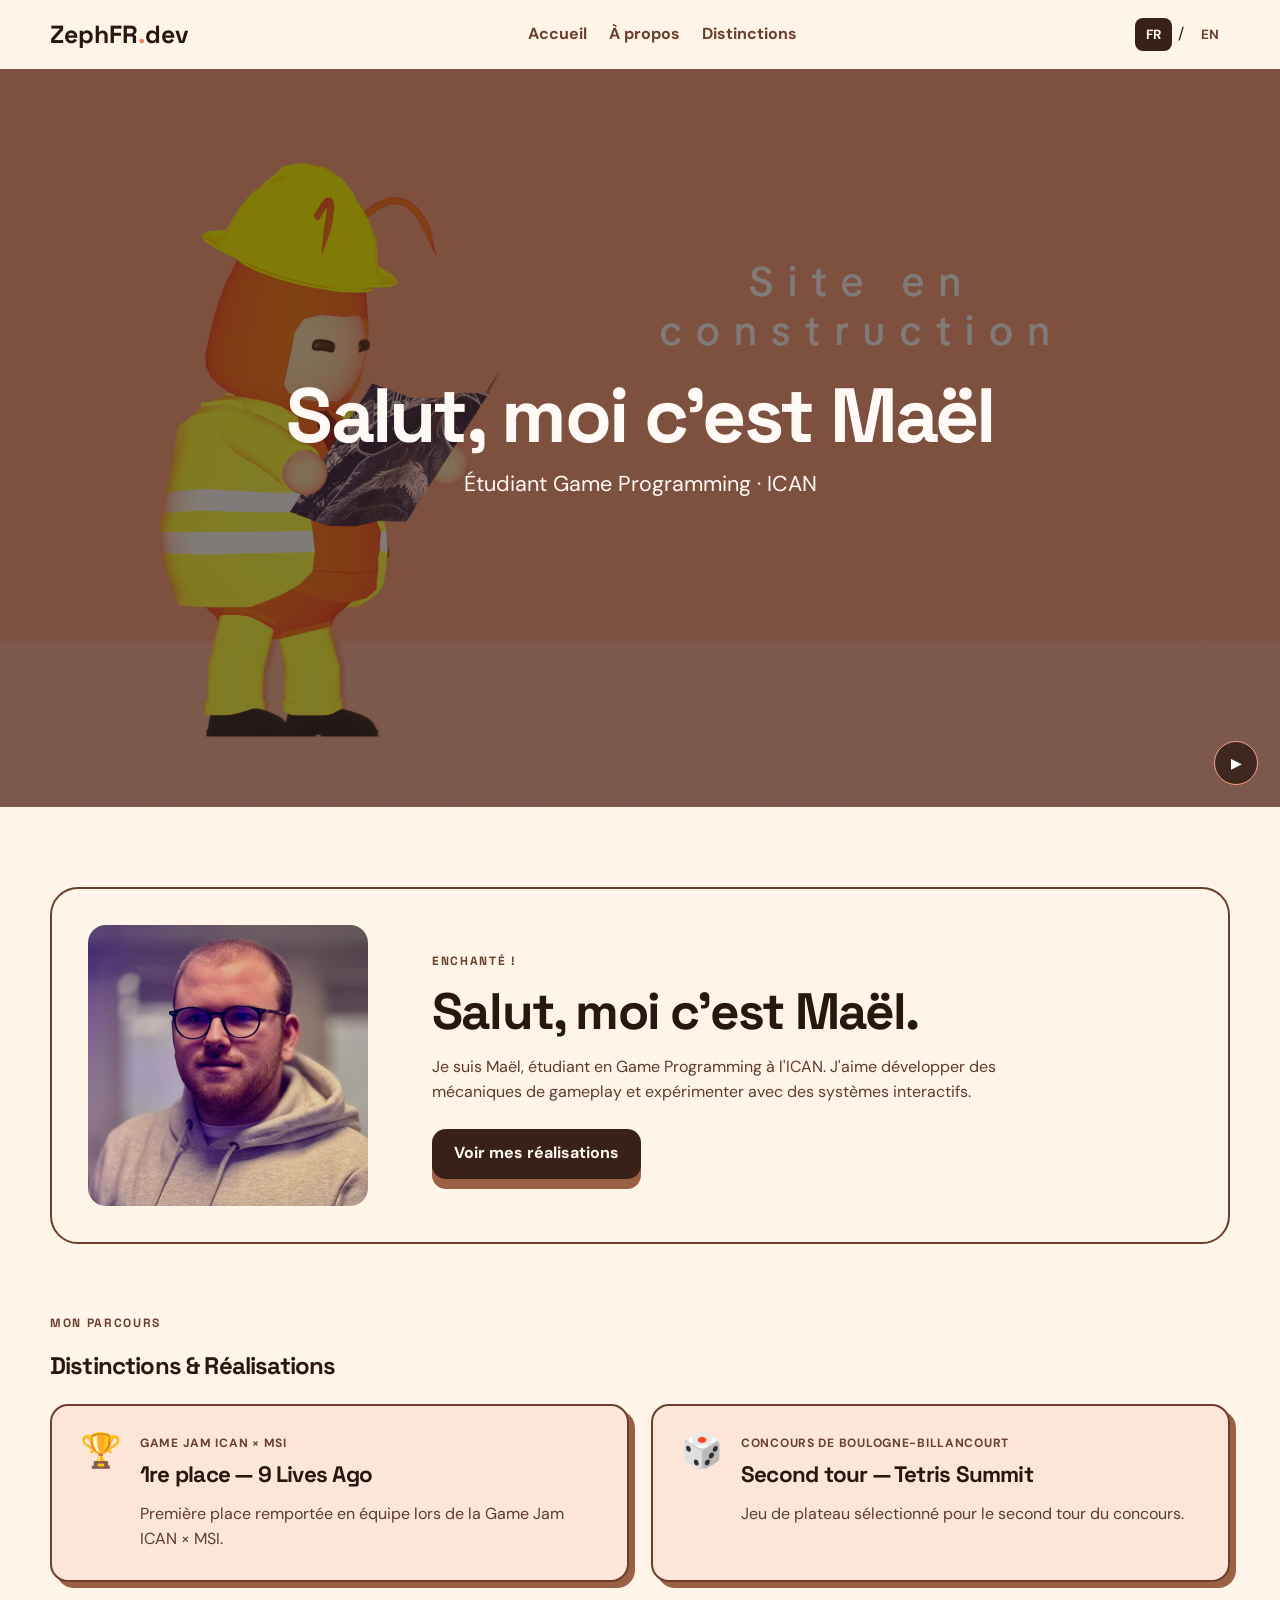
==== index.html @ ce5603d4 "thumbnail fix" ====
<!DOCTYPE html>
<html lang="fr">
<head>
    <meta charset="UTF-8">
    <meta name="viewport" content="width=device-width, initial-scale=1.0">
    <title>ZephFR.dev</title>
    <link rel="stylesheet" href="style/style.css">
    <link rel="icon" type="image/png" href="img/thumbnail.png">
    
<link rel="preconnect"
      href="https://fonts.googleapis.com">

<link rel="preconnect"
      href="https://fonts.gstatic.com"
      crossorigin>

<link
  href="https://fonts.googleapis.com/css2?family=DM+Sans:wght@400;500;600;700&family=Space+Grotesk:wght@500;600;700&display=swap"
  rel="stylesheet">

</head>
<body>
    <header class="site-header section-shell">
      <a class="site-logo" href="#home">ZephFR<span>.</span>dev</a>
      <nav class="site-nav" aria-label="Navigation principale">
        <a href="#home" data-i18n="navHome">Accueil</a>
        <a href="#about-preview" data-i18n="navAbout">À propos</a>
        <a href="#achievements" data-i18n="navAchievements">Distinctions</a>
      </nav>
      <div class="language-switch" role="group" aria-label="Langue / Language">
        <button type="button" class="lang-button" data-lang="fr" aria-pressed="true">FR</button>
        <span aria-hidden="true">/</span>
        <button type="button" class="lang-button" data-lang="en" aria-pressed="false">EN</button>
      </div>
    </header>
    <main>
    <section class="hero" id="home">

    <video class="hero-video"
           id="hero-video"
           autoplay muted loop playsinline
           preload="metadata" poster="img\UnderConstuction.png">
        <source src="videos/hero-showreel.mp4"
                type="video/mp4">
    </video>

    <div class="hero-video-shade" aria-hidden="true"></div>
    <div class="hero-content">
        <h1 data-i18n="heroTitle">
            Salut, moi c'est Maël
        </h1>

        <p data-i18n="heroSubtitle">
            Étudiant Game Programming · ICAN
        </p>
    </div>
    <button class="hero-video-control" id="hero-video-control" type="button" aria-label="Mettre la vidéo en pause">❚❚</button>

</section>

<!-- ABOUT PREVIEW -->
<section class="about-preview section-shell"
         id="about-preview">

    <div class="about-preview-image">
        <img src="img/ZephPicture.jpg"
             alt="Portrait de Maël Perrot"
             loading="lazy">
    </div>

    <div class="about-preview-content">
        <p class="eyebrow"
           data-i18n="aboutEyebrow">
            ENCHANTÉ !
        </p>

        <h2 data-i18n="aboutHeading">
            Salut, moi c'est Maël.
        </h2>

        <p data-i18n="aboutDescription">
            Je suis Maël, étudiant en Game Programming
            à l'ICAN. J'aime développer des mécaniques
            de gameplay et expérimenter avec des
            systèmes interactifs.
        </p>

        <a href="#achievements"
           class="button button-primary"
           data-i18n="aboutButton">
            En savoir plus
        </a>
    </div>

</section>

<!-- ACHIEVEMENTS -->
<section class="achievements section-shell"
         id="achievements">

    <div class="section-heading">
        <p class="eyebrow"
           data-i18n="awardsEyebrow">
            MON PARCOURS
        </p>

        <h2 data-i18n="awardsHeading">
            Distinctions & Réalisations
        </h2>
    </div>

    <div class="achievement-grid">

        <article class="achievement-card">
            <span class="achievement-icon"
                  aria-hidden="true">🏆</span>

            <div>
                <p class="achievement-label">
                    GAME JAM ICAN × MSI
                </p>

                <h3 data-i18n="awardOneTitle">
                    1re place — 9 Lives Ago
                </h3>

                <p data-i18n="awardOneDescription">
                    Première place remportée en équipe
                    lors de la Game Jam ICAN × MSI.
                </p>
            </div>
        </article>

        <article class="achievement-card">
            <span class="achievement-icon"
                  aria-hidden="true">🎲</span>

            <div>
                <p class="achievement-label">
                    CONCOURS DE BOULOGNE-BILLANCOURT
                </p>

                <h3 data-i18n="awardTwoTitle">
                    Second tour — Tetris Summit
                </h3>

                <p data-i18n="awardTwoDescription">
                    Jeu de plateau sélectionné pour
                    le second tour du concours.
                </p>
            </div>
        </article>

    </div>
</section>
    </main>
    <script src="script/script.js" defer></script>
</body>
</html>
---- style/style.css ----
:root {
  --coral: #f0865d;
  --peach: #fba17f;
  --cream: #fff4e8;

  --ink: #281711;
  --ink-soft: #5f3b2e;

  --wood: #6b3f2b;
  --wood-dark: #3a2118;
  --wood-light: #9a6044;

  --yellow: #ffd66b;
  --white: #fffaf5;

  --shadow: 0 22px 60px rgba(58, 33, 24, 0.2);

  --radius-lg: 28px;
  --radius-md: 18px;

  --max-width: 1180px;
}


body {
  margin: 0;
  color: var(--ink);
  background: var(--cream);

  font-family: "DM Sans", sans-serif;
  line-height: 1.55;
  overflow-x: hidden;
}

h1, h2, h3, h4 {
  font-family: "Space Grotesk", sans-serif;
  line-height: 1.06;
  letter-spacing: -0.045em;
}

.eyebrow {
  margin: 0 0 14px;

  font-family: "Space Grotesk", sans-serif;
  font-size: 12px;
  font-weight: 700;

  letter-spacing: .14em;
  text-transform: uppercase;
  color: var(--wood);
}


.hero {
    position: relative;
    display: grid;
    place-items: center;
    min-height: 80vh;
    overflow: hidden;
    isolation: isolate;
}

.hero-video {
    position: absolute;
    inset: 0;
    width: 100%;
    height: 100%;
    object-fit: cover;
    z-index: -1;
}

.hero-content {
    position: relative;
    z-index: 1;
    text-align: center;
}


/* Typography */

:root {
    --font-heading: "Space Grotesk", sans-serif;
    --font-body: "DM Sans", sans-serif;
}

body {
    font-family: var(--font-body);
}

h1, h2, h3 {
    font-family: var(--font-heading);
    letter-spacing: -0.035em;
}

button, .button {
    font-family: var(--font-body);
    font-weight: 700;
}


/* About preview */

.about-preview {
    display: grid;
    grid-template-columns: 280px 1fr;
    align-items: center;
    gap: clamp(24px, 5vw, 70px);

    margin-top: 80px;
    margin-bottom: 70px;
    padding: 36px;

    background: var(--cream);
    border: 2px solid var(--wood);
    border-radius: var(--radius-lg);
}

.about-preview-image img {
    display: block;
    width: 100%;
    height: auto;
    border-radius: var(--radius-md);
}

.about-preview h2 {
    font-size: clamp(2rem, 4vw, 3.3rem);
    margin: 10px 0 16px;
}

.about-preview-content > p:not(.eyebrow) {
    color: var(--ink-soft);
    max-width: 650px;
    margin-bottom: 24px;
}

/* Achievements */

.achievements {
    margin-bottom: 90px;
}

.achievement-grid {
    display: grid;
    grid-template-columns: repeat(2, minmax(0, 1fr));
    gap: 22px;
    margin-top: 26px;
}

.achievement-card {
    display: flex;
    align-items: flex-start;
    gap: 18px;

    padding: 28px;
    background: #FCE6D8;

    border: 2px solid var(--wood);
    border-radius: var(--radius-md);
    box-shadow: 6px 6px 0 var(--wood-light);
}

.achievement-icon {
    font-size: 2.1rem;
    line-height: 1;
}

.achievement-label {
    margin: 0 0 10px;
    color: var(--wood);
    font-size: 0.75rem;
    font-weight: 700;
    letter-spacing: 0.06em;
}

.achievement-card h3 {
    margin: 0 0 12px;
    font-size: 1.4rem;
}

.achievement-card p:last-child {
    color: var(--ink-soft);
    margin-bottom: 0;
}

/* Mobile */

@media (max-width: 768px) {
    .about-preview {
        grid-template-columns: 1fr;
        padding: 24px;
    }

    .about-preview-image {
        max-width: 220px;
        margin: auto;
    }

    .achievement-grid {
        grid-template-columns: 1fr;
    }
}


.button {
  min-height: 50px;

  display: inline-flex;
  align-items: center;
  justify-content: center;
  gap: 18px;

  padding: 0 22px;
  border: 0;
  border-radius: 14px;

  text-decoration: none;
  font-weight: 700;
  cursor: pointer;

  transition:
    transform .2s ease,
    box-shadow .2s ease,
    background .2s ease;
}

.button:hover {
  transform: translateY(-2px);
}

.button-primary {
  background: var(--wood-dark);
  color: var(--white);

  box-shadow: 0 10px 0 var(--wood-light);
}

.button-primary:hover {
  background: var(--wood);
  box-shadow: 0 7px 0 var(--wood-light);
}

.text-link {
  font-weight: 700;
  text-underline-offset: 4px;
}

.section-shell {
  width: min(calc(100% - 40px), var(--max-width));
  margin-inline: auto;
}


.reveal {
  opacity: 0;
  transform: translateY(24px);

  transition:
    opacity .7s ease,
    transform .7s ease;
}

.reveal.visible {
  opacity: 1;
  transform: none;
}


/* Corrections : layout, video et navigation */
*, *::before, *::after { box-sizing: border-box; }
html { scroll-behavior: smooth; scroll-padding-top: 90px; }
a:focus-visible, button:focus-visible { outline: 3px solid var(--coral); outline-offset: 3px; }
.site-header { display:flex; align-items:center; justify-content:space-between; gap:24px; padding-block:18px; }
.site-logo { font:700 1.55rem "Space Grotesk",sans-serif; color:var(--ink); text-decoration:none; }
.site-logo span { color:var(--coral); }
.site-nav { display:flex; flex-wrap:wrap; gap:22px; }
.site-nav a { font-weight:700; text-decoration:none; color:var(--wood); }
.site-nav a:hover { color:var(--coral); }
.language-switch { display:flex; gap:6px; align-items:center; }
.lang-button { padding:7px 10px; background:transparent; color:var(--wood); border:1px solid transparent; border-radius:8px; cursor:pointer; }
.lang-button[aria-pressed="true"] { background:var(--wood-dark); color:var(--white); }
.hero { min-height:min(760px, 82svh); background:#281711; }
.hero-video { z-index:-2; }
.hero-video-shade { position:absolute; inset:0; z-index:-1; background:rgba(25,15,12,.55); pointer-events:none; }
.hero-content { padding:50px 22px; max-width:840px; }
.hero h1 { color:var(--white); font-size:clamp(2.5rem,6vw,5.5rem); margin:0 0 12px; text-wrap:balance; }
.hero-content p { color:var(--white); font-size:clamp(1rem,2vw,1.35rem); margin:0; }
.hero-video-control { position:absolute; right:22px; bottom:22px; width:44px; height:44px; border:1px solid var(--peach); border-radius:50%; background:rgba(40,23,17,.75); color:white; cursor:pointer; }
@media(max-width:768px) {
  .site-header { flex-wrap:wrap; gap:10px; }
  .site-nav { order:3; width:100%; justify-content:center; gap:15px; font-size:.9rem; }
  .hero { min-height:65svh; }
  .hero-content { padding:50px 18px; }
  .about-preview { margin-top:40px; }
  .achievement-card { padding:20px; }
}
@media(prefers-reduced-motion:reduce) {
  html { scroll-behavior:auto; }
  .reveal { opacity:1; transform:none; transition:none; }
  .button { transition:none; }
}
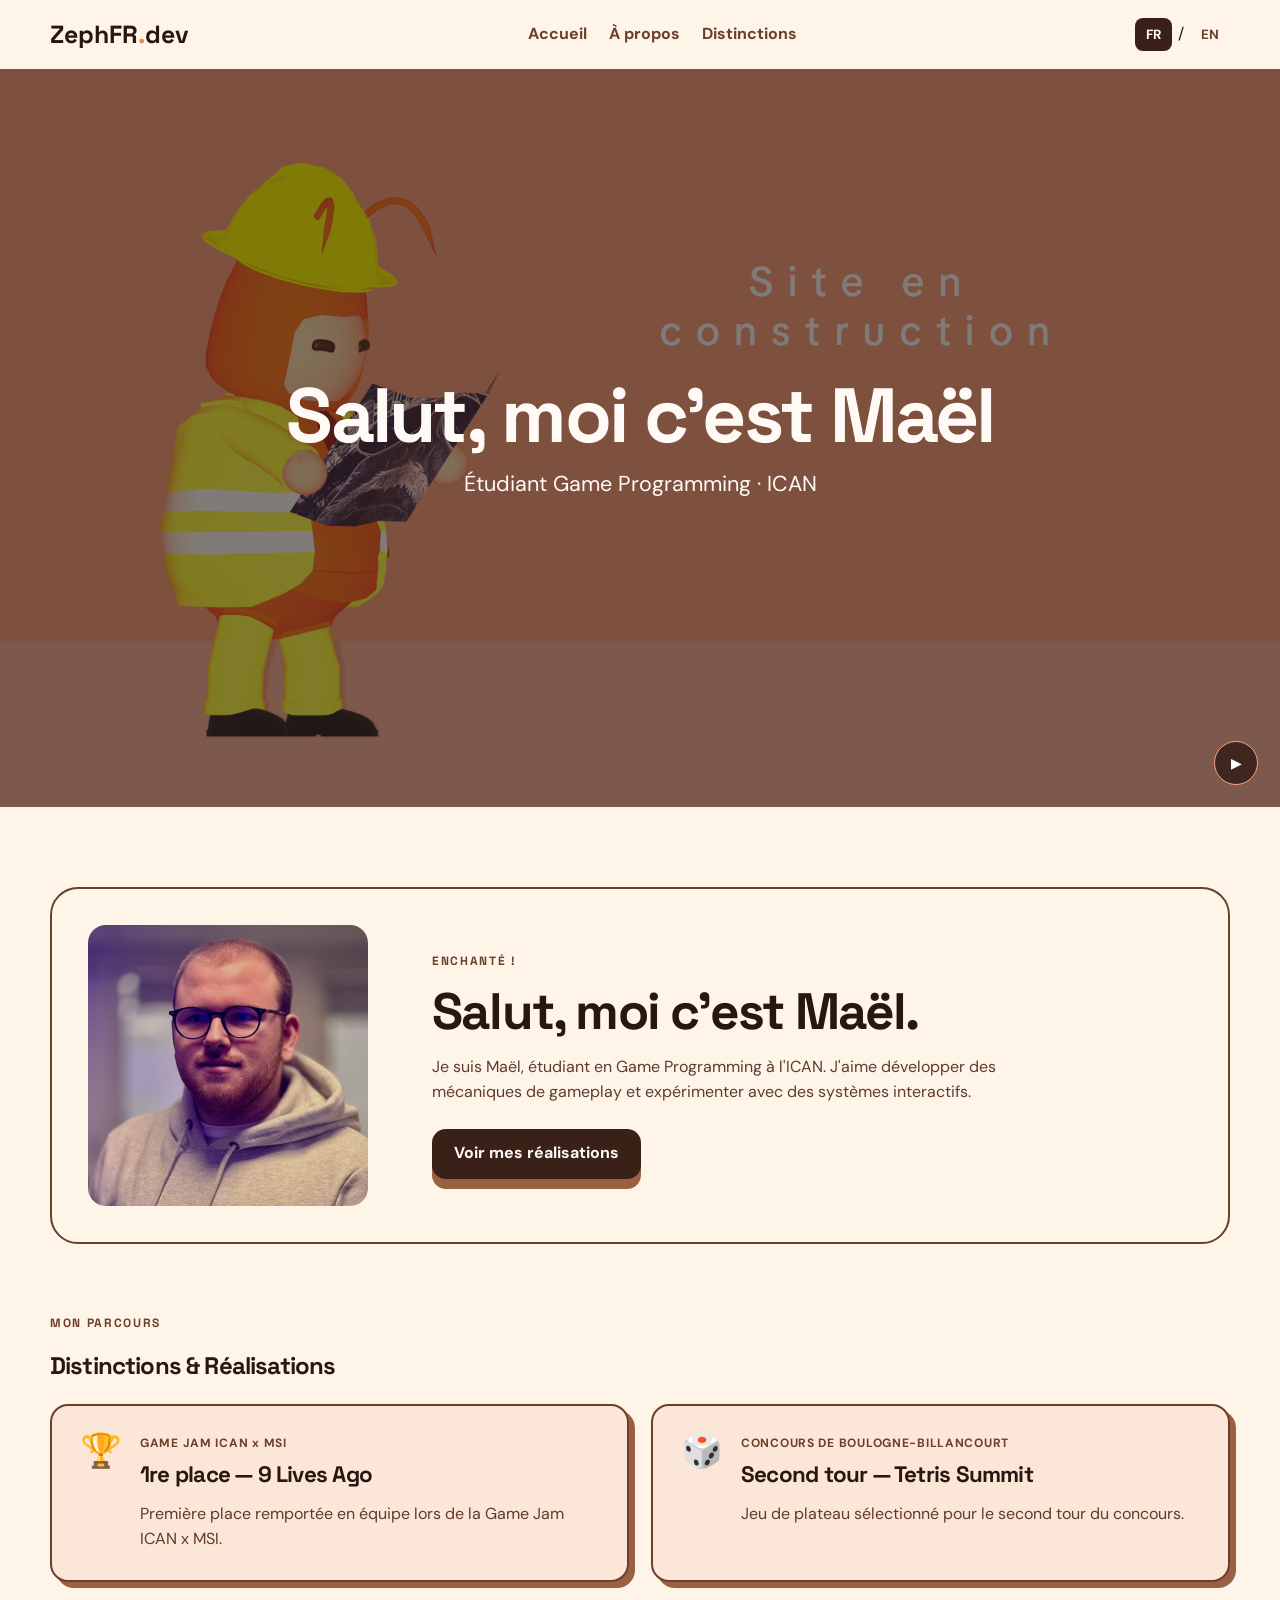
==== commit cd41696d: "Cool ass reveal effect" ====
--- a/index.html
+++ b/index.html
@@ -59,16 +59,16 @@
 </section>
 
 <!-- ABOUT PREVIEW -->
-<section class="about-preview section-shell"
+<section class="about-preview section-shell reveal"
          id="about-preview">
 
-    <div class="about-preview-image">
+    <div class="about-preview-image reveal">
         <img src="img/ZephPicture.jpg"
              alt="Portrait de Maël Perrot"
              loading="lazy">
     </div>
 
-    <div class="about-preview-content">
+    <div class="about-preview-content reveal">
         <p class="eyebrow"
            data-i18n="aboutEyebrow">
             ENCHANTÉ !
@@ -95,10 +95,10 @@
 </section>
 
 <!-- ACHIEVEMENTS -->
-<section class="achievements section-shell"
+<section class="achievements section-shell reveal"
          id="achievements">
 
-    <div class="section-heading">
+    <div class="section-heading reveal">
         <p class="eyebrow"
            data-i18n="awardsEyebrow">
             MON PARCOURS
@@ -109,15 +109,15 @@
         </h2>
     </div>
 
-    <div class="achievement-grid">
+    <div class="achievement-grid reveal">
 
-        <article class="achievement-card">
+        <article class="achievement-card reveal">
             <span class="achievement-icon"
                   aria-hidden="true">🏆</span>
 
             <div>
                 <p class="achievement-label">
-                    GAME JAM ICAN × MSI
+                    GAME JAM ICAN x MSI
                 </p>
 
                 <h3 data-i18n="awardOneTitle">
@@ -126,12 +126,12 @@
 
                 <p data-i18n="awardOneDescription">
                     Première place remportée en équipe
-                    lors de la Game Jam ICAN × MSI.
+                    lors de la Game Jam ICAN x MSI.
                 </p>
             </div>
         </article>
 
-        <article class="achievement-card">
+        <article class="achievement-card reveal">
             <span class="achievement-icon"
                   aria-hidden="true">🎲</span>
 
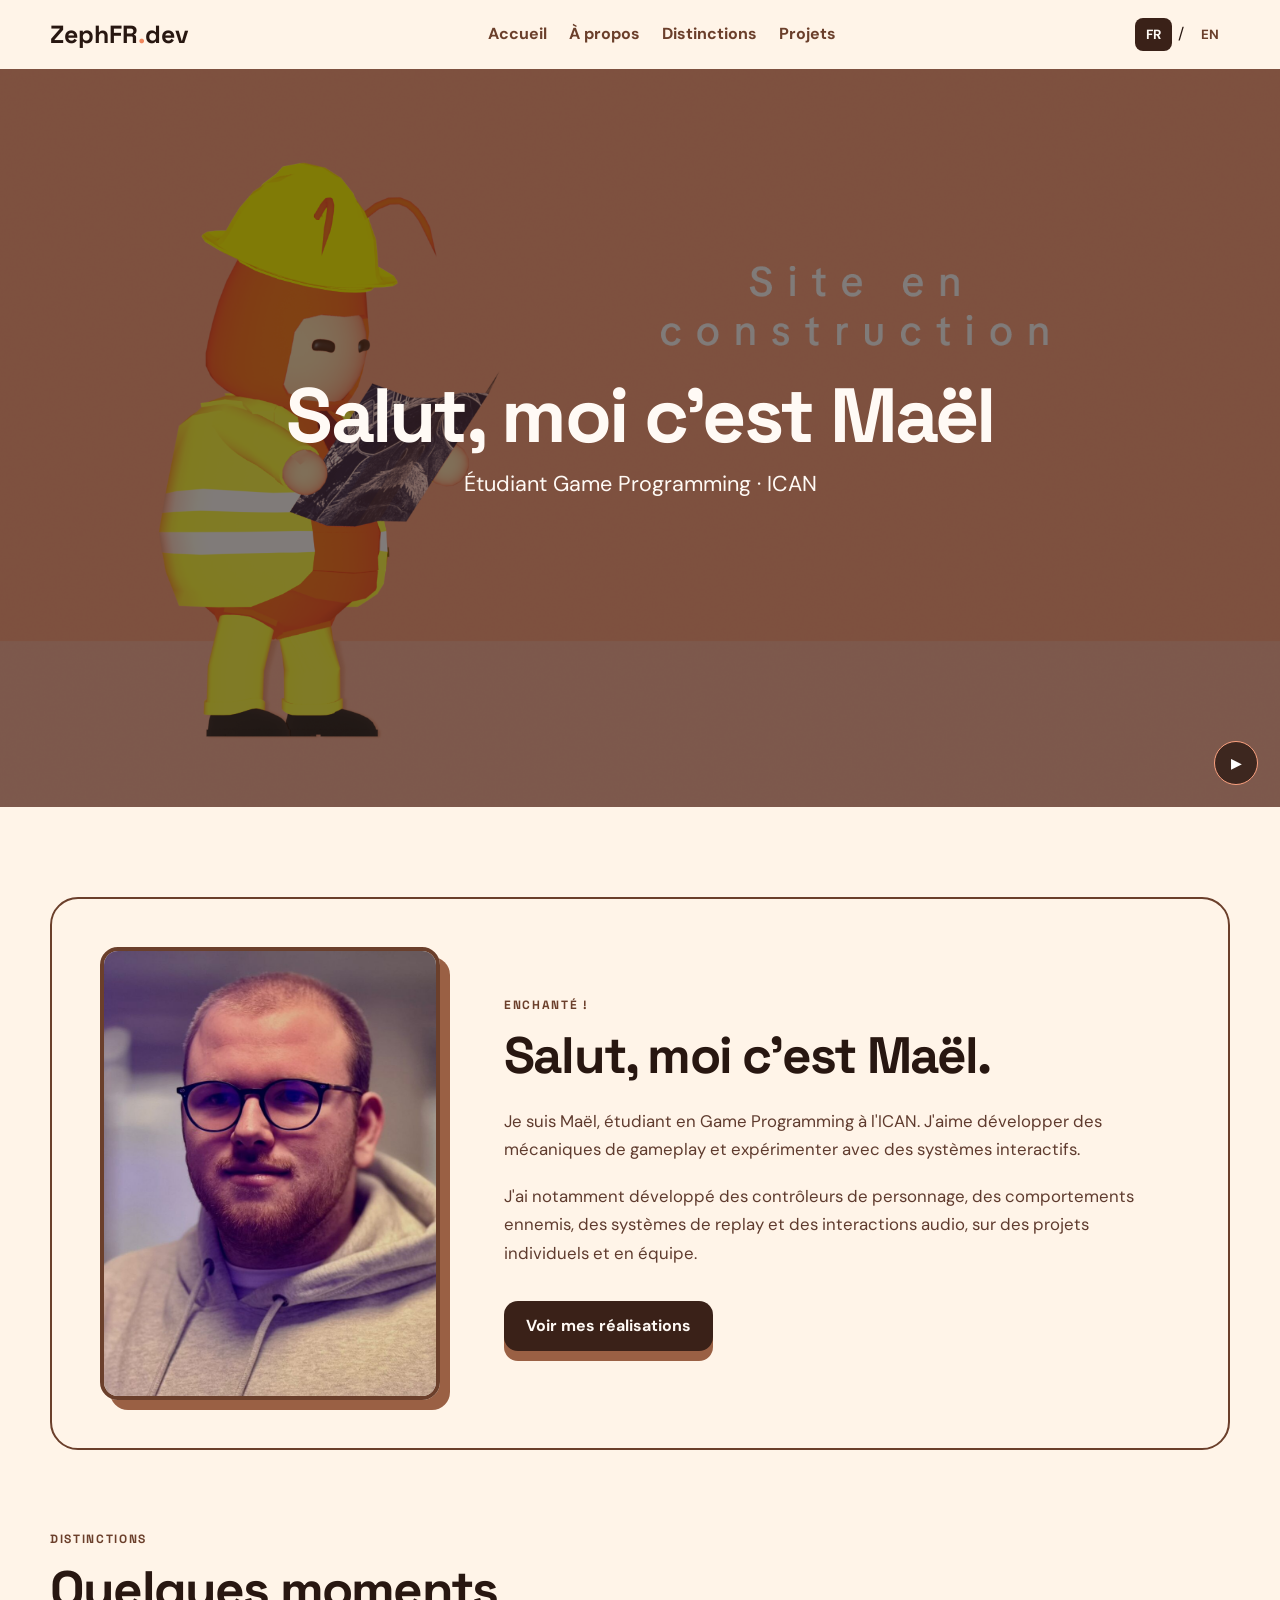
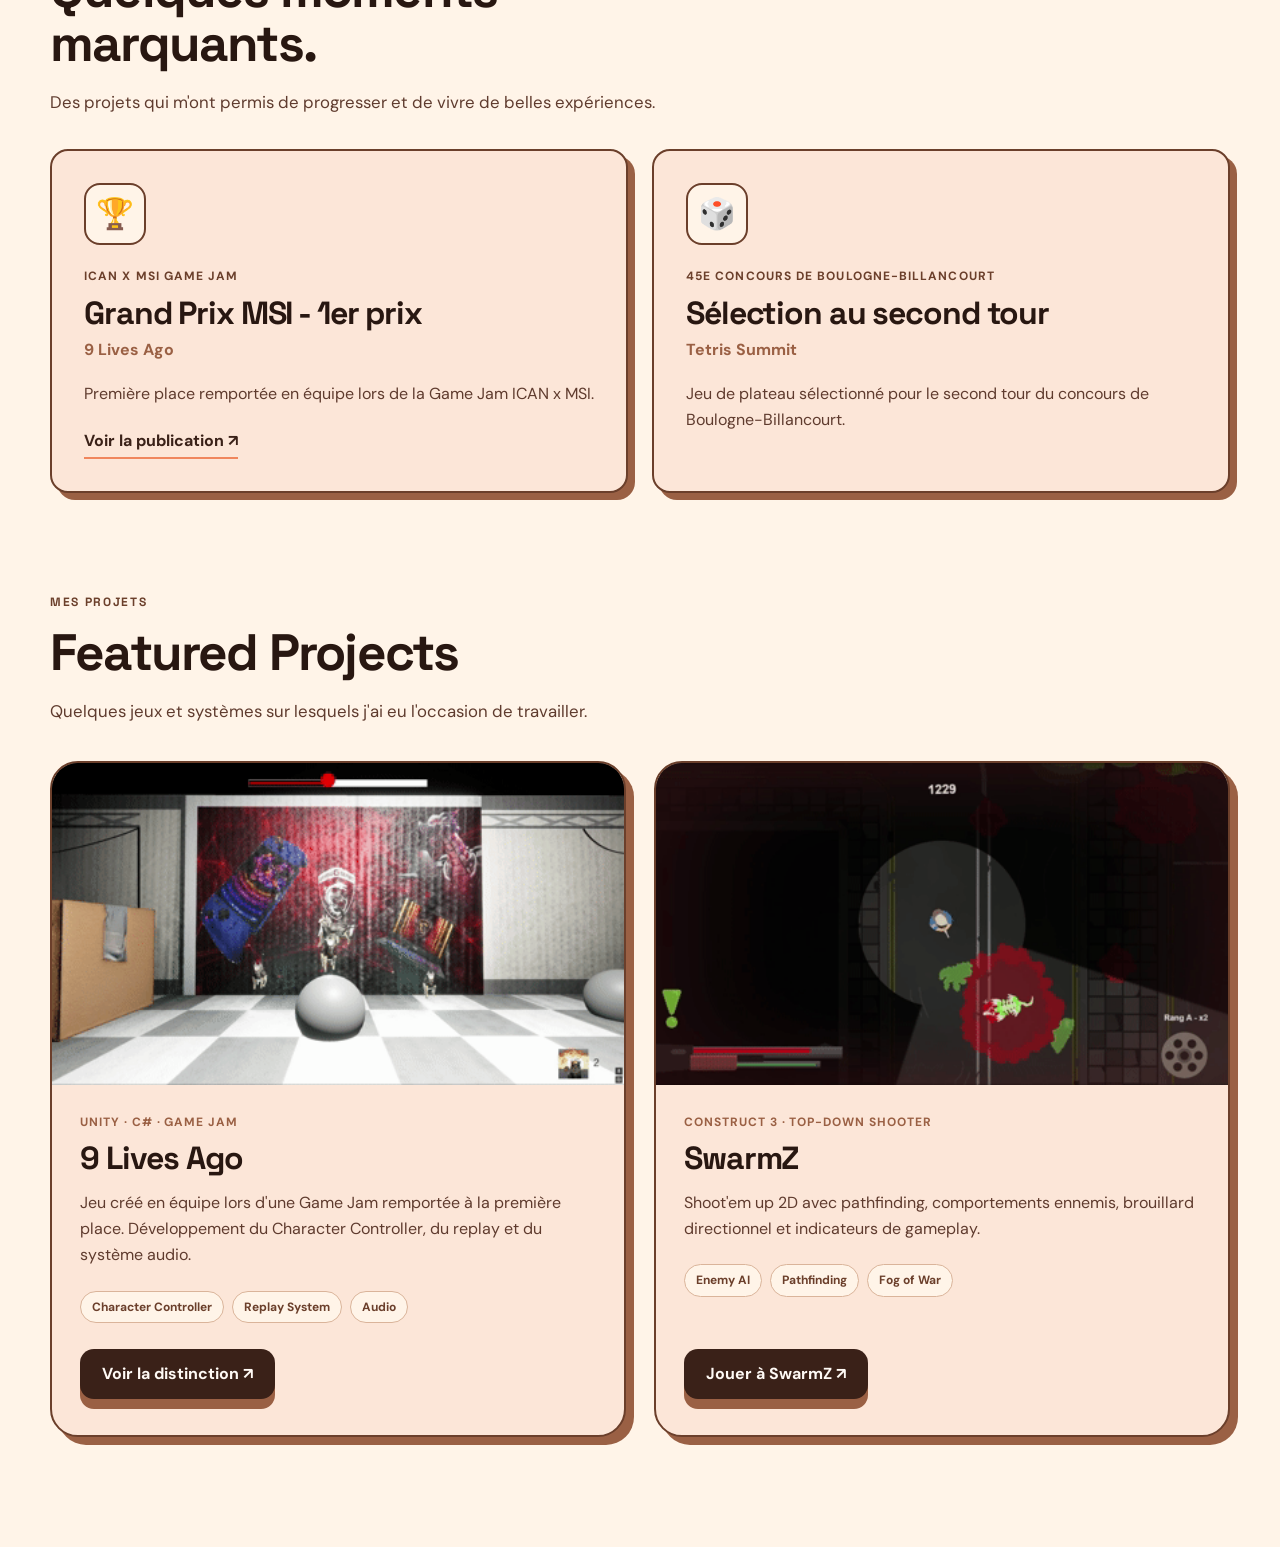
==== commit 0b0805d9: "Project section, gif thumbnails, enhanced CSS, more details, and playable version of SwarmZ Its midn" ====
--- a/index.html
+++ b/index.html
@@ -1,159 +1,286 @@
 <!DOCTYPE html>
 <html lang="fr">
+
 <head>
     <meta charset="UTF-8">
     <meta name="viewport" content="width=device-width, initial-scale=1.0">
     <title>ZephFR.dev</title>
     <link rel="stylesheet" href="style/style.css">
     <link rel="icon" type="image/png" href="img/thumbnail.png">
-    
-<link rel="preconnect"
-      href="https://fonts.googleapis.com">
-
-<link rel="preconnect"
-      href="https://fonts.gstatic.com"
-      crossorigin>
-
-<link
-  href="https://fonts.googleapis.com/css2?family=DM+Sans:wght@400;500;600;700&family=Space+Grotesk:wght@500;600;700&display=swap"
-  rel="stylesheet">
+
+    <link rel="preconnect" href="https://fonts.googleapis.com">
+
+    <link rel="preconnect" href="https://fonts.gstatic.com" crossorigin>
+
+    <link
+        href="https://fonts.googleapis.com/css2?family=DM+Sans:wght@400;500;600;700&family=Space+Grotesk:wght@500;600;700&display=swap"
+        rel="stylesheet">
 
 </head>
+
 <body>
     <header class="site-header section-shell">
-      <a class="site-logo" href="#home">ZephFR<span>.</span>dev</a>
-      <nav class="site-nav" aria-label="Navigation principale">
-        <a href="#home" data-i18n="navHome">Accueil</a>
-        <a href="#about-preview" data-i18n="navAbout">À propos</a>
-        <a href="#achievements" data-i18n="navAchievements">Distinctions</a>
-      </nav>
-      <div class="language-switch" role="group" aria-label="Langue / Language">
-        <button type="button" class="lang-button" data-lang="fr" aria-pressed="true">FR</button>
-        <span aria-hidden="true">/</span>
-        <button type="button" class="lang-button" data-lang="en" aria-pressed="false">EN</button>
-      </div>
+        <a class="site-logo" href="#home">ZephFR<span>.</span>dev</a>
+        <nav class="site-nav" aria-label="Navigation principale">
+            <a href="#home" data-i18n="navHome">Accueil</a>
+            <a href="#about-preview" data-i18n="navAbout">À propos</a>
+            <a href="#achievements" data-i18n="navAchievements">Distinctions</a>
+            <a href="#projects" data-i18n="navProjects">
+                Projets
+            </a>
+        </nav>
+        <div class="language-switch" role="group" aria-label="Langue / Language">
+            <button type="button" class="lang-button" data-lang="fr" aria-pressed="true">FR</button>
+            <span aria-hidden="true">/</span>
+            <button type="button" class="lang-button" data-lang="en" aria-pressed="false">EN</button>
+        </div>
     </header>
     <main>
-    <section class="hero" id="home">
-
-    <video class="hero-video"
-           id="hero-video"
-           autoplay muted loop playsinline
-           preload="metadata" poster="img\UnderConstuction.png">
-        <source src="videos/hero-showreel.mp4"
-                type="video/mp4">
-    </video>
-
-    <div class="hero-video-shade" aria-hidden="true"></div>
-    <div class="hero-content">
-        <h1 data-i18n="heroTitle">
-            Salut, moi c'est Maël
-        </h1>
-
-        <p data-i18n="heroSubtitle">
-            Étudiant Game Programming · ICAN
-        </p>
-    </div>
-    <button class="hero-video-control" id="hero-video-control" type="button" aria-label="Mettre la vidéo en pause">❚❚</button>
-
-</section>
-
-<!-- ABOUT PREVIEW -->
-<section class="about-preview section-shell reveal"
-         id="about-preview">
-
-    <div class="about-preview-image reveal">
-        <img src="img/ZephPicture.jpg"
-             alt="Portrait de Maël Perrot"
-             loading="lazy">
-    </div>
-
-    <div class="about-preview-content reveal">
-        <p class="eyebrow"
-           data-i18n="aboutEyebrow">
-            ENCHANTÉ !
-        </p>
-
-        <h2 data-i18n="aboutHeading">
-            Salut, moi c'est Maël.
-        </h2>
-
-        <p data-i18n="aboutDescription">
-            Je suis Maël, étudiant en Game Programming
-            à l'ICAN. J'aime développer des mécaniques
-            de gameplay et expérimenter avec des
-            systèmes interactifs.
-        </p>
-
-        <a href="#achievements"
-           class="button button-primary"
-           data-i18n="aboutButton">
-            En savoir plus
-        </a>
-    </div>
-
-</section>
-
-<!-- ACHIEVEMENTS -->
-<section class="achievements section-shell reveal"
-         id="achievements">
-
-    <div class="section-heading reveal">
-        <p class="eyebrow"
-           data-i18n="awardsEyebrow">
-            MON PARCOURS
-        </p>
-
-        <h2 data-i18n="awardsHeading">
-            Distinctions & Réalisations
-        </h2>
-    </div>
-
-    <div class="achievement-grid reveal">
-
-        <article class="achievement-card reveal">
-            <span class="achievement-icon"
-                  aria-hidden="true">🏆</span>
-
-            <div>
-                <p class="achievement-label">
-                    GAME JAM ICAN x MSI
-                </p>
-
-                <h3 data-i18n="awardOneTitle">
-                    1re place — 9 Lives Ago
-                </h3>
-
-                <p data-i18n="awardOneDescription">
-                    Première place remportée en équipe
-                    lors de la Game Jam ICAN x MSI.
-                </p>
-            </div>
-        </article>
-
-        <article class="achievement-card reveal">
-            <span class="achievement-icon"
-                  aria-hidden="true">🎲</span>
-
-            <div>
-                <p class="achievement-label">
-                    CONCOURS DE BOULOGNE-BILLANCOURT
-                </p>
-
-                <h3 data-i18n="awardTwoTitle">
-                    Second tour — Tetris Summit
-                </h3>
-
-                <p data-i18n="awardTwoDescription">
-                    Jeu de plateau sélectionné pour
-                    le second tour du concours.
-                </p>
-            </div>
-        </article>
-
-    </div>
-</section>
+        <section class="hero" id="home">
+
+            <video class="hero-video" id="hero-video" autoplay muted loop playsinline preload="metadata"
+                poster="img\UnderConstuction.png">
+                <source src="videos/hero-showreel.mp4" type="video/mp4">
+            </video>
+
+            <div class="hero-video-shade" aria-hidden="true"></div>
+            <div class="hero-content">
+                <h1 data-i18n="heroTitle">
+                    Salut, moi c'est Maël
+                </h1>
+
+                <p data-i18n="heroSubtitle">
+                    Étudiant Game Programming · ICAN
+                </p>
+            </div>
+            <button class="hero-video-control" id="hero-video-control" type="button"
+                aria-label="Mettre la vidéo en pause">❚❚</button>
+
+        </section>
+
+        <!-- ABOUT PREVIEW -->
+
+        <!-- ABOUT ME -->
+        <section class="about-preview section-shell" id="about-preview" aria-labelledby="about-heading">
+
+            <!-- Photo -->
+            <div class="about-preview-image reveal">
+                <img src="img/ZephPicture.jpg" alt="Portrait de Maël Perrot" width="600" height="800" loading="lazy">
+            </div>
+
+            <!-- Presentation -->
+            <div class="about-preview-content reveal">
+
+                <p class="eyebrow" data-i18n="aboutEyebrow">
+                    ENCHANTÉ !
+                </p>
+
+                <h2 id="about-heading" data-i18n="aboutHeading">
+                    Salut, moi c'est Zeph.
+                </h2>
+
+                <p data-i18n="aboutDescription">
+                    Je suis Maël Perrot, étudiant en Game Programming à l'ICAN Paris. J'aime transformer des idées en mécaniques de gameplay et comprendre comment différents systèmes interagissent.
+                </p>
+
+                <p data-i18n="aboutExperience">
+                    J'ai notamment développé des contrôleurs de personnage, des comportements ennemis, des systèmes de replay et des interactions audio, sur des projets individuels et en équipe.
+                </p>
+
+                <a href="#projects" class="button button-primary" data-i18n="aboutButton">
+                    Découvrir mes projets
+                </a>
+
+            </div>
+        </section>
+
+
+        <!-- ACHIEVEMENTS -->
+
+        <!-- ACHIEVEMENTS -->
+        <section class="achievements section-shell" id="achievements" aria-labelledby="achievements-heading">
+
+            <!-- Section heading -->
+            <div class="section-heading reveal">
+
+                <p class="eyebrow" data-i18n="awardsEyebrow">
+                    DISTINCTIONS
+                </p>
+
+                <h2 id="achievements-heading" data-i18n="awardsHeading">
+                    Quelques moments marquants.
+                </h2>
+
+                <p class="section-intro" data-i18n="awardsDescription">
+                    Des projets qui m'ont permis de progresser et de vivre de belles expériences.
+                </p>
+
+            </div>
+
+            <!-- Cards -->
+            <div class="achievement-grid">
+
+                <!-- 9 Lives Ago -->
+                <article class="achievement-card reveal">
+
+                    <div class="achievement-icon" aria-hidden="true">
+                        🏆
+                    </div>
+
+                    <p class="achievement-label">
+                        ICAN x MSI GAME JAM
+                    </p>
+
+                    <h3 data-i18n="awardOneTitle">
+                        Grand Prix MSI - 1er prix
+                    </h3>
+
+                    <p class="achievement-project">
+                        9 Lives Ago
+                    </p>
+
+                    <p class="achievement-description" data-i18n="awardOneDescription">
+                        Première place remportée en équipe lors de la Game Jam ICAN x MSI.
+                    </p>
+
+                    <a href="https://www.instagram.com/p/DebjutMCF1s/" class="achievement-link" target="_blank"
+                        rel="noopener noreferrer" data-i18n="awardOneLink">
+                        Voir la publication ↗
+                    </a>
+
+                </article>
+
+                <!-- Tetris Summit -->
+                <article class="achievement-card reveal">
+
+                    <div class="achievement-icon" aria-hidden="true">
+                        🎲
+                    </div>
+
+                    <p class="achievement-label" data-i18n="awardTwoCategory">
+                        CONCOURS DE BOULOGNE-BILLANCOURT
+                    </p>
+
+                    <h3 data-i18n="awardTwoTitle">
+                        Sélection au second tour
+                    </h3>
+
+                    <p class="achievement-project">
+                        Tetris Summit
+                    </p>
+
+                    <p class="achievement-description" data-i18n="awardTwoDescription">
+                        Jeu de plateau sélectionné pour le second tour du concours de Boulogne-Billancourt.
+                    </p>
+
+                </article>
+
+            </div>
+
+        </section>
+
+
+        <!-- FEATURED PROJECTS -->
+        <section class="featured-projects section-shell" id="projects" aria-labelledby="projects-heading">
+
+            <div class="section-heading reveal">
+
+                <p class="eyebrow" data-i18n="projectsEyebrow">
+                    MES PROJETS
+                </p>
+
+                <h2 id="projects-heading" data-i18n="projectsHeading">
+                    Featured Projects
+                </h2>
+
+                <p class="section-intro" data-i18n="projectsDescription">
+                    Quelques jeux et systèmes sur lesquels j'ai eu l'occasion de travailler.
+                </p>
+
+            </div>
+
+            <div class="featured-grid">
+
+                <!-- 9 LIVES AGO -->
+                <article class="featured-card reveal">
+
+                    <div class="featured-media">
+                        <img src="img/NineLivesAgo-Thumbnail.gif" alt="Capture de gameplay de 9 Lives Ago"
+                            loading="lazy">
+                    </div>
+
+                    <div class="featured-content">
+
+                        <p class="featured-category">
+                            UNITY · C# · GAME JAM
+                        </p>
+
+                        <h3>9 Lives Ago</h3>
+
+                        <p class="featured-description" data-i18n="nineLivesDescription">
+                            Jeu créé en équipe lors d'une Game Jam remportée à la première place.Développement du Character Controller,du replay et du système audio.
+                        </p>
+
+                        <div class="featured-tags">
+                            <span>Character Controller</span>
+                            <span>Replay System</span>
+                            <span>Audio</span>
+                        </div>
+
+                        <div class="featured-actions">
+                            <a href="#achievements" class="button button-primary" data-i18n="nineLivesButton">
+                                Voir la distinction ↗
+                            </a>
+                        </div>
+
+                    </div>
+
+                </article>
+
+                <!-- SWARMZ -->
+                <article class="featured-card reveal">
+
+                    <div class="featured-media">
+                        <img src="img/SwarmZ-Thumbnail.gif" alt="Capture de gameplay de SwarmZ" loading="lazy">
+                    </div>
+
+                    <div class="featured-content">
+
+                        <p class="featured-category">
+                            CONSTRUCT 3 · TOP-DOWN SHOOTER
+                        </p>
+
+                        <h3>SwarmZ</h3>
+
+                        <p class="featured-description" data-i18n="swarmzDescription">
+                            Shoot'em up 2D avec pathfinding, comportements ennemis, brouillard directionnel et indicateurs de gameplay.
+                        </p>
+
+                        <div class="featured-tags">
+                            <span>Enemy AI</span>
+                            <span>Pathfinding</span>
+                            <span>Fog of War</span>
+                        </div>
+
+                        <div class="featured-actions">
+
+                            <a href="games/TopDownShooter/index.html" class="button button-primary" target="_blank"
+                                rel="noopener noreferrer" data-i18n="playSwarmz">
+                                Jouer à SwarmZ ↗
+                            </a>
+
+                        </div>
+
+                    </div>
+
+                </article>
+
+            </div>
+
+        </section>
+
     </main>
     <script src="script/script.js" defer></script>
 </body>
+
 </html>
--- a/style/style.css
+++ b/style/style.css
@@ -99,89 +99,287 @@
 }
 
 
-/* About preview */
+/* =========================
+   ABOUT ME
+========================= */
 
 .about-preview {
     display: grid;
-    grid-template-columns: 280px 1fr;
+    grid-template-columns: minmax(220px, 340px) 1fr;
+
     align-items: center;
-    gap: clamp(24px, 5vw, 70px);
-
-    margin-top: 80px;
-    margin-bottom: 70px;
-    padding: 36px;
+    gap: clamp(30px, 5vw, 75px);
+
+    margin-top: 90px;
+    margin-bottom: 80px;
+    padding: clamp(24px, 4vw, 48px);
 
     background: var(--cream);
     border: 2px solid var(--wood);
     border-radius: var(--radius-lg);
 }
 
+/* Personal photo */
+
+.about-preview-image {
+    width: 100%;
+    aspect-ratio: 3 / 4;
+    overflow: hidden;
+
+    border-radius: var(--radius-md);
+    border: 4px solid var(--wood);
+
+    box-shadow: 10px 10px 0 var(--wood-light);
+}
+
 .about-preview-image img {
     display: block;
     width: 100%;
-    height: auto;
-    border-radius: var(--radius-md);
-}
-
-.about-preview h2 {
-    font-size: clamp(2rem, 4vw, 3.3rem);
+    height: 100%;
+
+    object-fit: cover;
+    object-position: center;
+}
+
+/* Text column */
+
+.about-preview-content {
+    min-width: 0;
+}
+
+.about-preview-content h2 {
+    font-family: "Space Grotesk", sans-serif;
+    font-size: clamp(2.1rem, 4vw, 3.5rem);
+    line-height: 1.1;
+
+    margin: 10px 0 22px;
+
+    color: var(--ink);
+}
+
+.about-preview-content > p:not(.eyebrow) {
+    font-family: "DM Sans", sans-serif;
+    font-size: 1.05rem;
+    line-height: 1.7;
+
+    color: var(--ink-soft);
+
+    margin: 0 0 18px;
+    max-width: 650px;
+}
+
+.about-preview-content .button {
+    margin-top: 16px;
+}
+
+/* =========================
+   ABOUT ME — MOBILE
+========================= */
+
+@media (max-width: 768px) {
+
+    .about-preview {
+        grid-template-columns: 1fr;
+        gap: 30px;
+
+        padding: 24px;
+        margin-top: 50px;
+        margin-bottom: 60px;
+    }
+
+    .about-preview-image {
+        width: min(100%, 280px);
+        margin-inline: auto;
+    }
+
+    .about-preview-content {
+        text-align: center;
+    }
+
+    .about-preview-content > p:not(.eyebrow) {
+        font-size: 1rem;
+    }
+}
+
+
+/* =========================
+   ACHIEVEMENTS
+========================= */
+
+.achievements {
+    margin-top: 80px;
+    margin-bottom: 100px;
+}
+
+/* Section heading */
+
+.achievements .section-heading {
+    max-width: 700px;
+    margin-bottom: 32px;
+}
+
+.achievements h2 {
+    font-family: "Space Grotesk", sans-serif;
+    font-size: clamp(2rem, 4vw, 3.5rem);
+    color: var(--ink);
+
     margin: 10px 0 16px;
 }
 
-.about-preview-content > p:not(.eyebrow) {
+.achievements .section-intro {
+    font-family: "DM Sans", sans-serif;
+    font-size: 1.05rem;
     color: var(--ink-soft);
-    max-width: 650px;
-    margin-bottom: 24px;
-}
-
-/* Achievements */
-
-.achievements {
-    margin-bottom: 90px;
-}
+    line-height: 1.7;
+}
+
+/* Cards layout */
 
 .achievement-grid {
     display: grid;
     grid-template-columns: repeat(2, minmax(0, 1fr));
-    gap: 22px;
-    margin-top: 26px;
-}
+    gap: 24px;
+}
+
+/* Individual cards */
 
 .achievement-card {
     display: flex;
+    flex-direction: column;
     align-items: flex-start;
-    gap: 18px;
-
-    padding: 28px;
+
+    min-width: 0;
+    padding: 32px;
+
     background: #FCE6D8;
-
     border: 2px solid var(--wood);
     border-radius: var(--radius-md);
-    box-shadow: 6px 6px 0 var(--wood-light);
-}
+
+    box-shadow: 7px 7px 0 var(--wood-light);
+
+    transition:
+        box-shadow 0.25s ease,
+        border-color 0.25s ease;
+}
+
+.achievement-card:hover {
+    border-color: var(--coral);
+    box-shadow: 10px 10px 0 var(--wood-light);
+}
+
+/* Trophy / award icon */
 
 .achievement-icon {
-    font-size: 2.1rem;
-    line-height: 1;
-}
+    display: grid;
+    place-items: center;
+
+    width: 62px;
+    height: 62px;
+    margin-bottom: 22px;
+
+    background: var(--cream);
+    border-radius: 16px;
+    border: 2px solid var(--wood);
+
+    font-size: 1.9rem;
+}
+
+/* Category */
 
 .achievement-label {
     margin: 0 0 10px;
-    color: var(--wood);
+
+    font-family: "DM Sans", sans-serif;
     font-size: 0.75rem;
     font-weight: 700;
-    letter-spacing: 0.06em;
-}
+
+    letter-spacing: 0.09em;
+    text-transform: uppercase;
+
+    color: var(--wood);
+}
+
+/* Award title */
 
 .achievement-card h3 {
-    margin: 0 0 12px;
-    font-size: 1.4rem;
-}
-
-.achievement-card p:last-child {
+    font-family: "Space Grotesk", sans-serif;
+    font-size: clamp(1.6rem, 2.5vw, 2.1rem);
+    line-height: 1.15;
+
+    margin: 0 0 6px;
+    color: var(--ink);
+}
+
+/* Project name */
+
+.achievement-project {
+    margin: 0 0 18px;
+
+    font-weight: 700;
+    color: var(--wood-light);
+}
+
+/* Description */
+
+.achievement-description {
     color: var(--ink-soft);
-    margin-bottom: 0;
-}
+    line-height: 1.65;
+    margin: 0 0 22px;
+}
+
+/* External link */
+
+.achievement-link {
+    display: inline-flex;
+    align-items: center;
+
+    margin-top: auto;
+
+    color: var(--wood-dark);
+    font-weight: 700;
+    text-decoration: none;
+
+    border-bottom: 2px solid var(--coral);
+    padding-bottom: 3px;
+}
+
+.achievement-link:hover {
+    color: var(--coral);
+}
+
+/* =========================
+   RESPONSIVE
+========================= */
+
+@media (max-width: 768px) {
+
+    .achievements {
+        margin-top: 60px;
+        margin-bottom: 70px;
+    }
+
+    .achievement-grid {
+        grid-template-columns: 1fr;
+        gap: 22px;
+    }
+
+    .achievement-card {
+        padding: 24px;
+    }
+}
+
+@media (min-width: 769px) {
+    .achievement-card:nth-child(2) {
+        transition-delay: 120ms;
+    }
+}
+
+@media (prefers-reduced-motion: reduce) {
+    .achievement-card {
+        transition: none;
+    }
+}
+
 
 /* Mobile */
 
@@ -263,6 +461,176 @@
 .reveal.visible {
   opacity: 1;
   transform: none;
+}
+
+
+/* =========================
+   FEATURED PROJECTS
+========================= */
+
+.featured-projects {
+    margin-top: 90px;
+    margin-bottom: 110px;
+}
+
+.featured-projects .section-heading {
+    max-width: 750px;
+    margin-bottom: 36px;
+}
+
+.featured-projects h2 {
+    font-family: "Space Grotesk", sans-serif;
+    font-size: clamp(2rem, 4vw, 3.5rem);
+    margin: 10px 0 16px;
+    color: var(--ink);
+}
+
+.featured-projects .section-intro {
+    color: var(--ink-soft);
+    font-size: 1.05rem;
+    line-height: 1.7;
+}
+
+/* Grid */
+
+.featured-grid {
+    display: grid;
+    grid-template-columns: repeat(2, minmax(0, 1fr));
+    gap: 28px;
+}
+
+/* Project card */
+
+.featured-card {
+    display: flex;
+    flex-direction: column;
+    min-width: 0;
+    overflow: hidden;
+
+    background: #FCE6D8;
+    border: 2px solid var(--wood);
+    border-radius: var(--radius-lg);
+
+    box-shadow: 8px 8px 0 var(--wood-light);
+}
+
+/* Image */
+
+.featured-media {
+    aspect-ratio: 16 / 9;
+    overflow: hidden;
+    background: var(--wood-dark);
+}
+
+.featured-media img {
+    display: block;
+    width: 100%;
+    height: 100%;
+
+    object-fit: cover;
+
+    transition: transform 0.35s ease;
+}
+
+.featured-card:hover .featured-media img {
+    transform: scale(1.04);
+}
+
+/* Text */
+
+.featured-content {
+    display: flex;
+    flex-direction: column;
+    flex: 1;
+    align-items: flex-start;
+
+    padding: 28px;
+}
+
+.featured-category {
+    font-size: 0.75rem;
+    font-weight: 700;
+    letter-spacing: 0.08em;
+
+    color: var(--wood-light);
+    margin: 0 0 10px;
+}
+
+.featured-content h3 {
+    font-family: "Space Grotesk", sans-serif;
+    font-size: clamp(1.65rem, 2.5vw, 2.2rem);
+
+    margin: 0 0 14px;
+    color: var(--ink);
+}
+
+.featured-description {
+    color: var(--ink-soft);
+    line-height: 1.65;
+    margin: 0 0 22px;
+}
+
+/* Technical tags */
+
+.featured-tags {
+    display: flex;
+    flex-wrap: wrap;
+    gap: 8px;
+
+    margin-bottom: 26px;
+}
+
+.featured-tags span {
+    padding: 6px 11px;
+    border-radius: 999px;
+
+    background: var(--cream);
+    border: 1px solid #DAB49A;
+
+    color: var(--wood);
+    font-size: 0.75rem;
+    font-weight: 700;
+}
+
+/* Buttons */
+
+.featured-actions {
+    display: flex;
+    flex-wrap: wrap;
+    gap: 12px;
+
+    margin-top: auto;
+    padding-bottom: 8px;
+}
+
+/* Mobile */
+
+@media (min-width: 769px) {
+    .featured-card:nth-child(2) {
+        transition-delay: 120ms;
+    }
+}
+
+@media (max-width: 768px) {
+    .featured-projects {
+        margin-top: 60px;
+        margin-bottom: 70px;
+    }
+
+    .featured-grid {
+        grid-template-columns: 1fr;
+        gap: 28px;
+    }
+
+    .featured-content {
+        padding: 22px;
+    }
+}
+
+@media (prefers-reduced-motion: reduce) {
+    .featured-media img {
+        transition: none;
+    }
 }
 
 
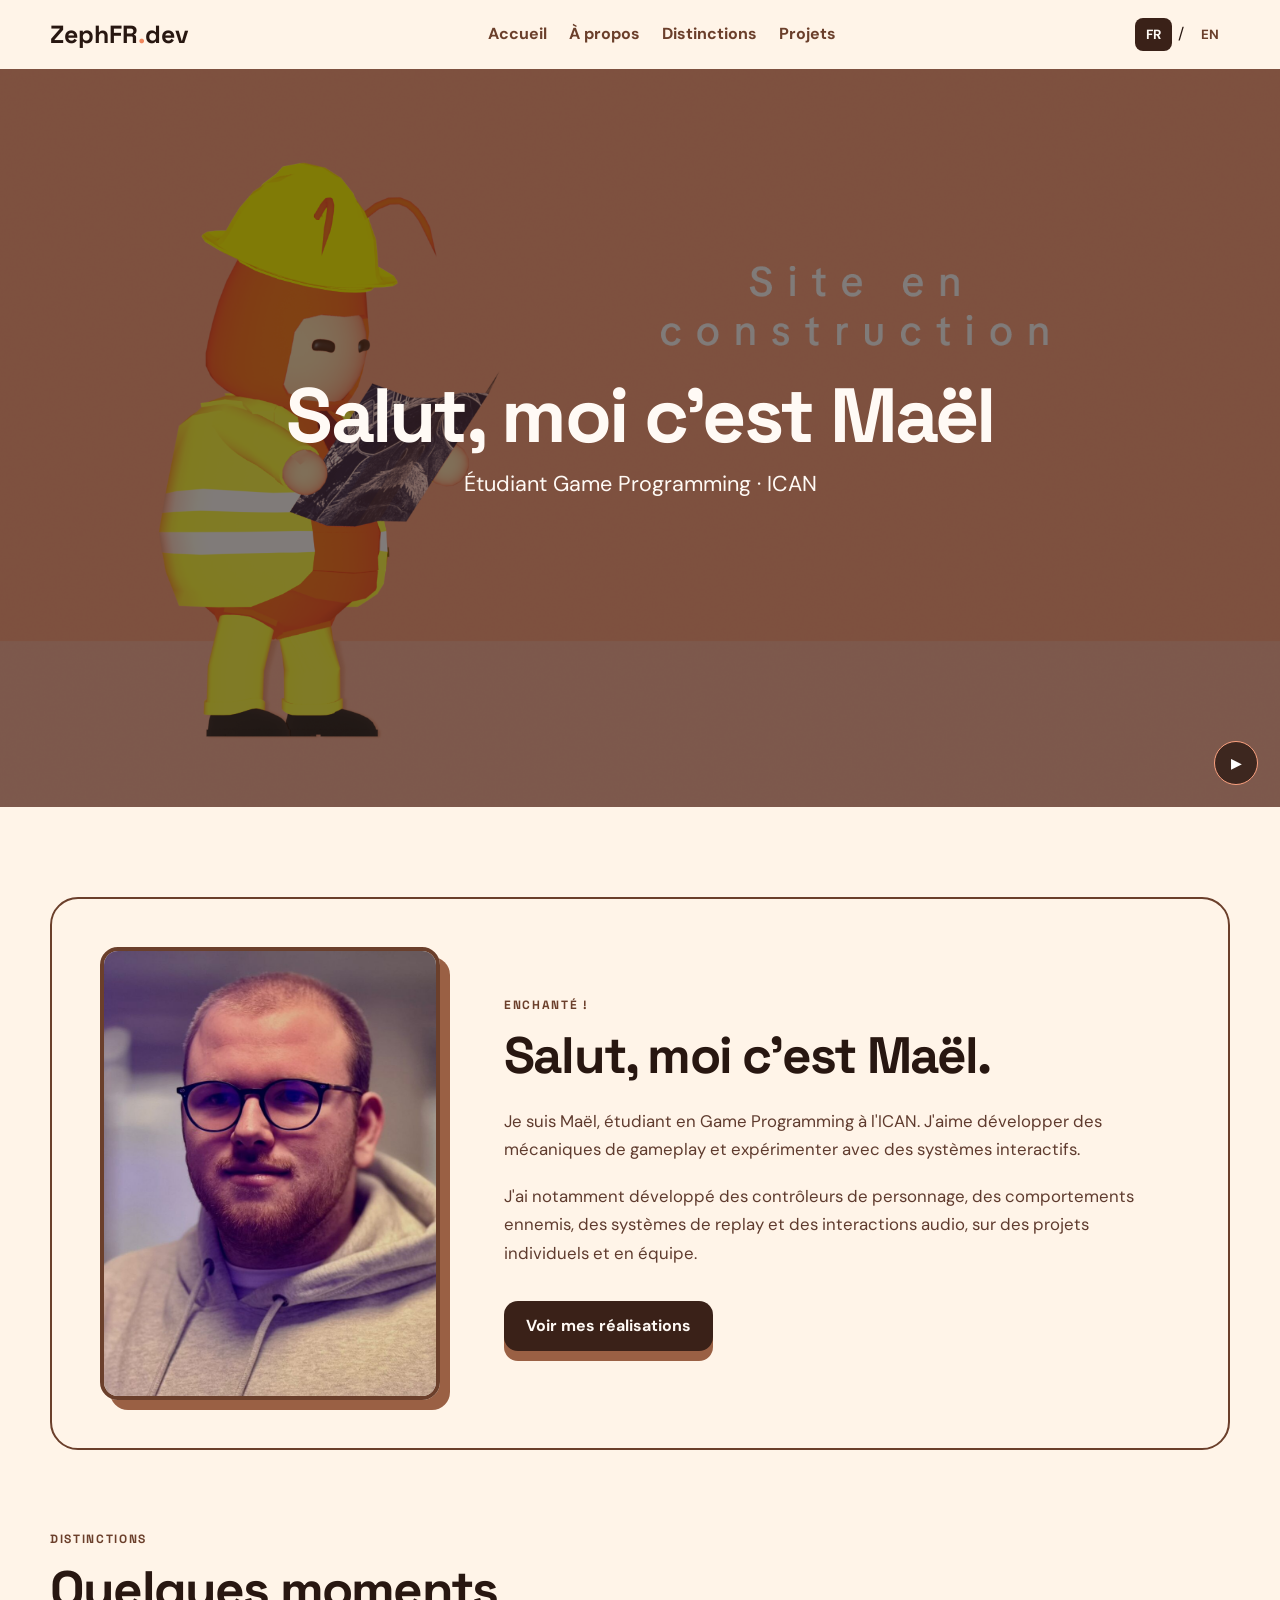
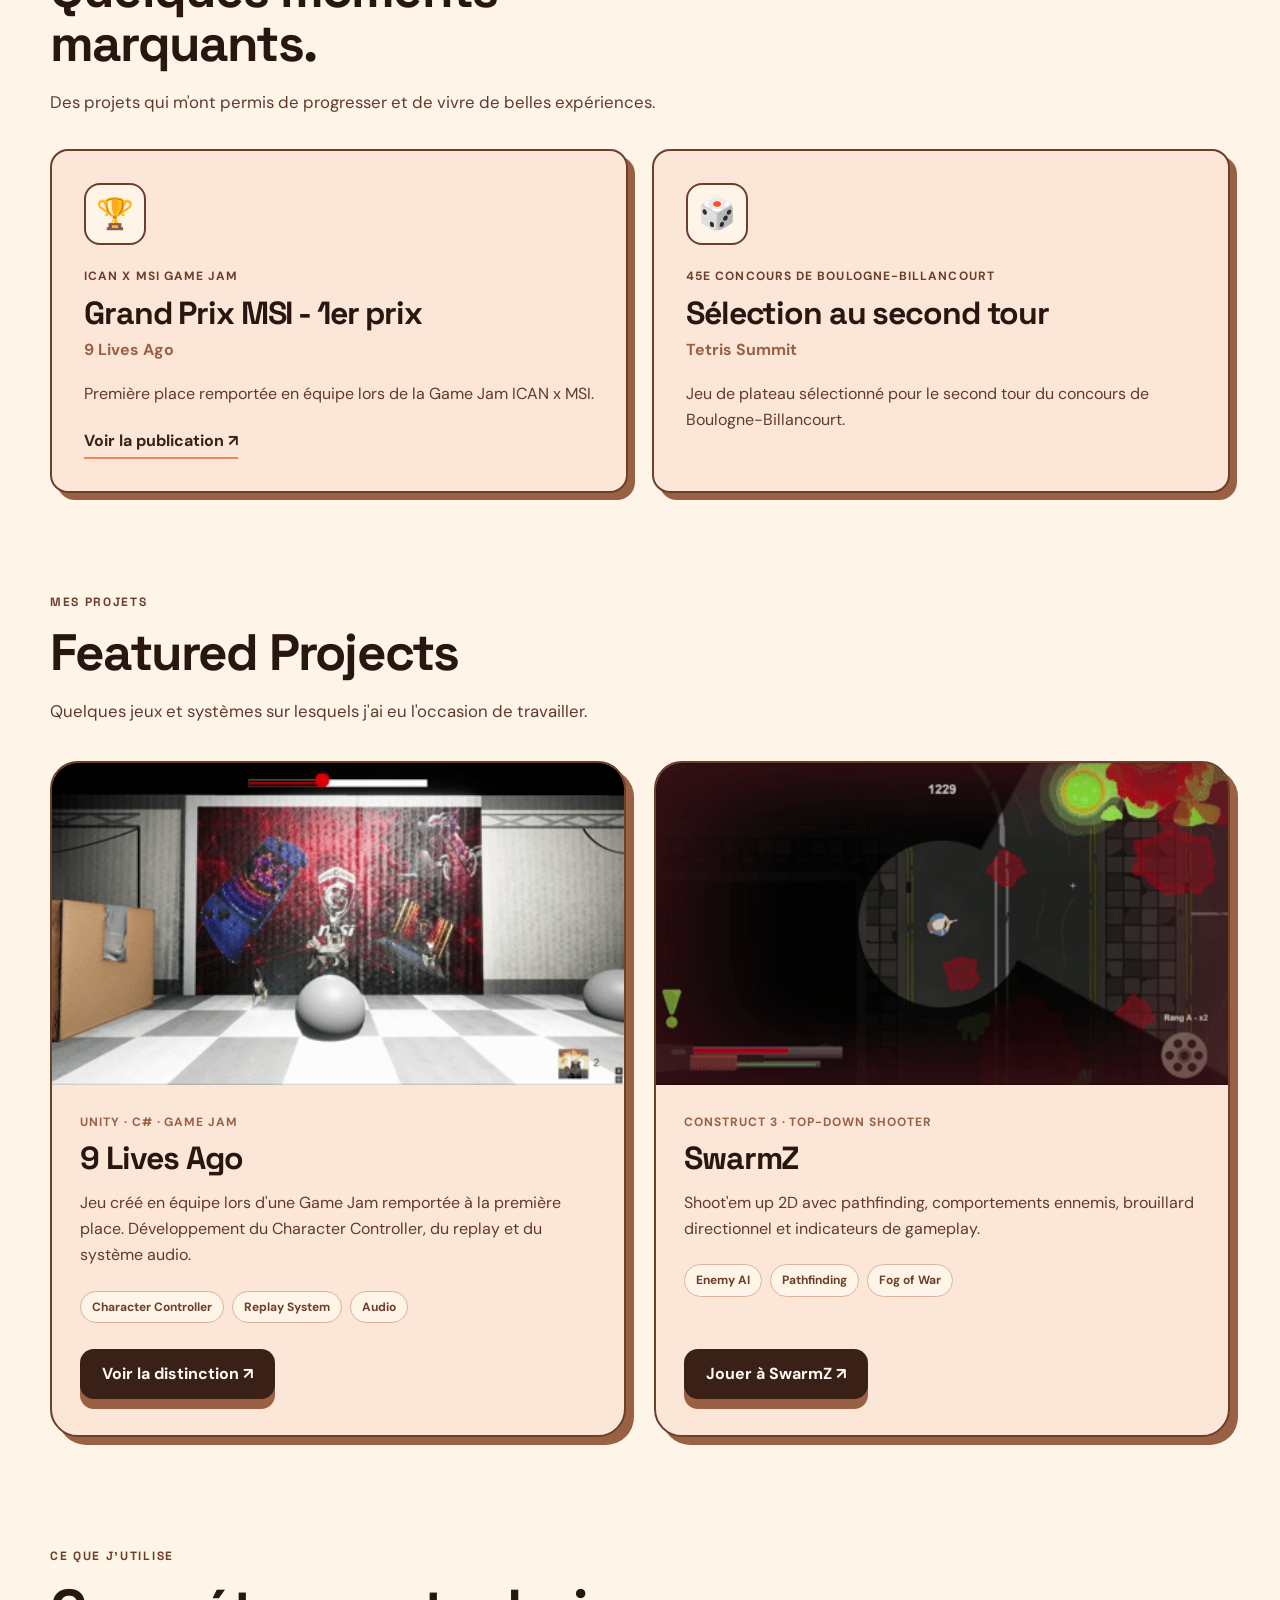
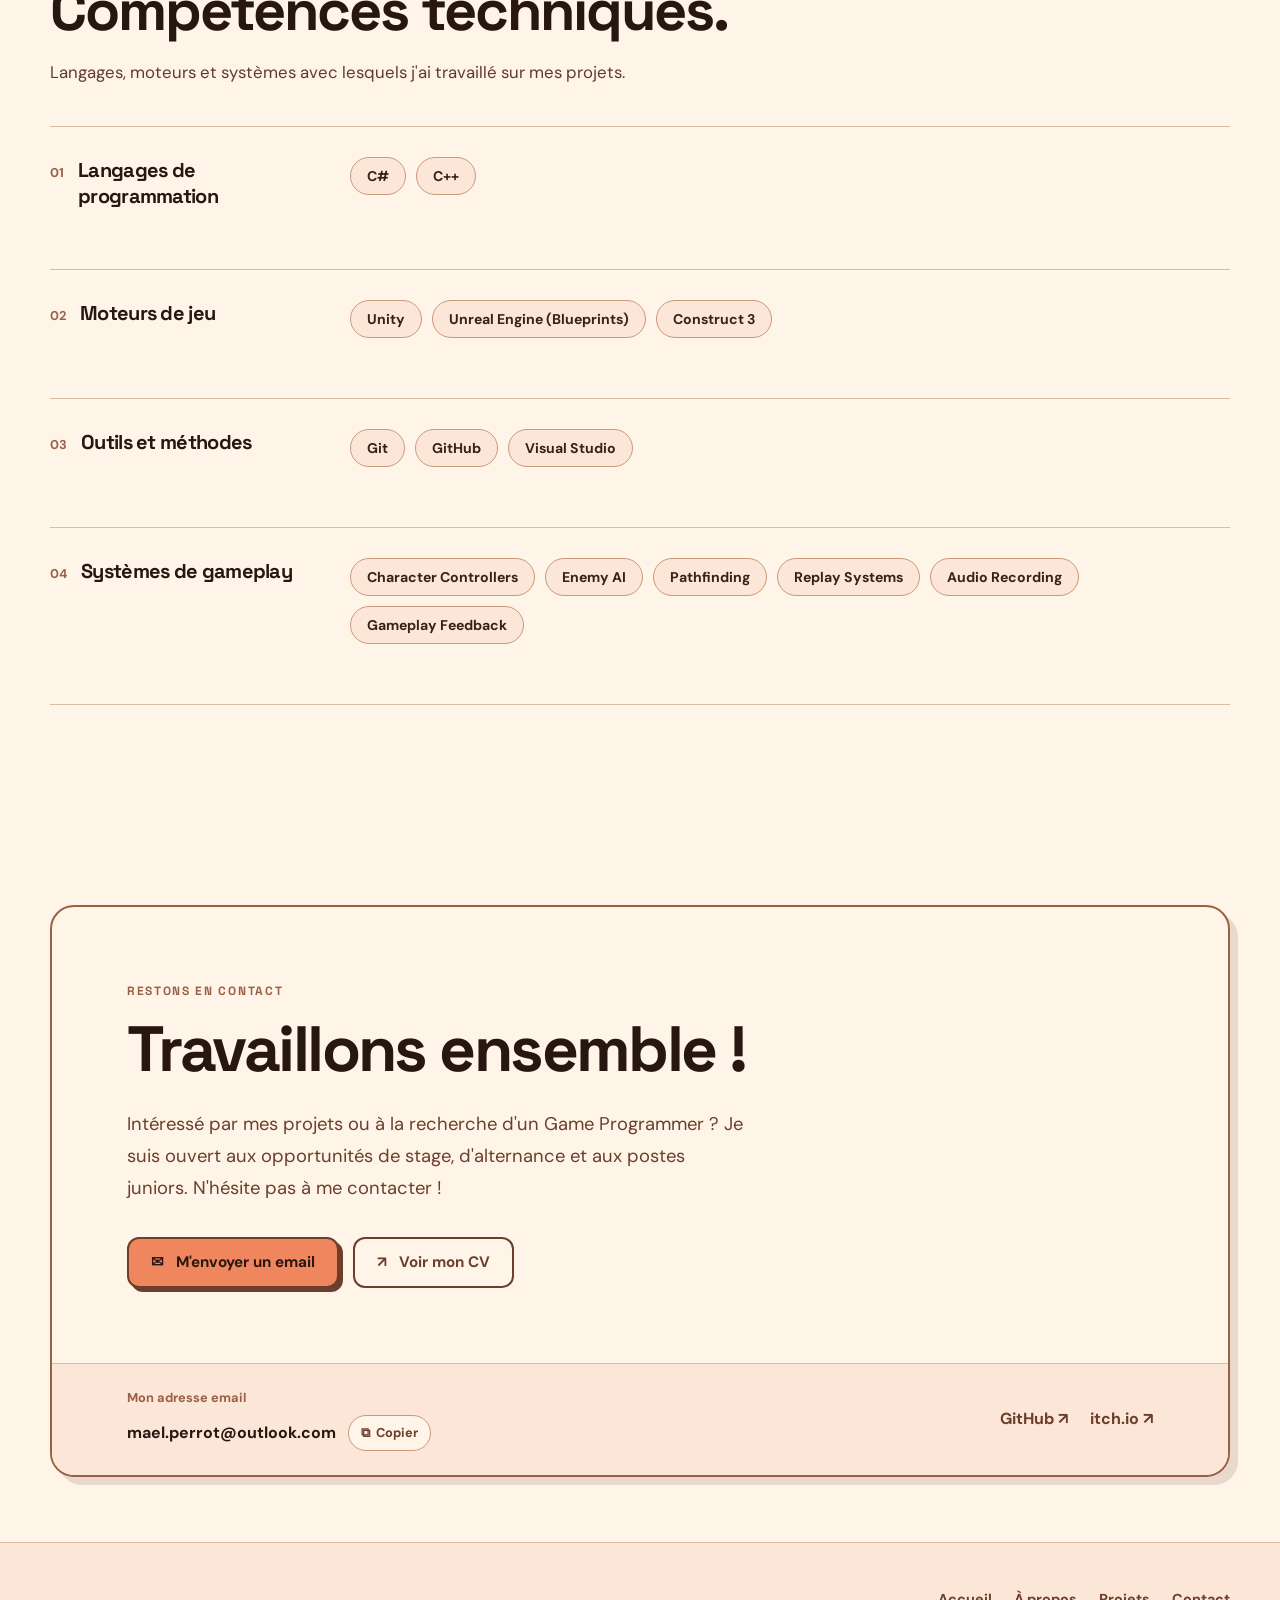
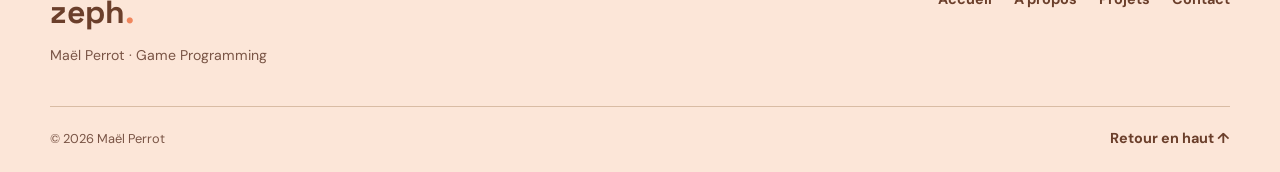
==== commit 91b4c0ed: "Main Page Done" ====
--- a/index.html
+++ b/index.html
@@ -80,11 +80,13 @@
                 </h2>
 
                 <p data-i18n="aboutDescription">
-                    Je suis Maël Perrot, étudiant en Game Programming à l'ICAN Paris. J'aime transformer des idées en mécaniques de gameplay et comprendre comment différents systèmes interagissent.
+                    Je suis Maël Perrot, étudiant en Game Programming à l'ICAN Paris. J'aime transformer des idées en
+                    mécaniques de gameplay et comprendre comment différents systèmes interagissent.
                 </p>
 
                 <p data-i18n="aboutExperience">
-                    J'ai notamment développé des contrôleurs de personnage, des comportements ennemis, des systèmes de replay et des interactions audio, sur des projets individuels et en équipe.
+                    J'ai notamment développé des contrôleurs de personnage, des comportements ennemis, des systèmes de
+                    replay et des interactions audio, sur des projets individuels et en équipe.
                 </p>
 
                 <a href="#projects" class="button button-primary" data-i18n="aboutButton">
@@ -218,7 +220,8 @@
                         <h3>9 Lives Ago</h3>
 
                         <p class="featured-description" data-i18n="nineLivesDescription">
-                            Jeu créé en équipe lors d'une Game Jam remportée à la première place.Développement du Character Controller,du replay et du système audio.
+                            Jeu créé en équipe lors d'une Game Jam remportée à la première place.Développement du
+                            Character Controller,du replay et du système audio.
                         </p>
 
                         <div class="featured-tags">
@@ -253,7 +256,8 @@
                         <h3>SwarmZ</h3>
 
                         <p class="featured-description" data-i18n="swarmzDescription">
-                            Shoot'em up 2D avec pathfinding, comportements ennemis, brouillard directionnel et indicateurs de gameplay.
+                            Shoot'em up 2D avec pathfinding, comportements ennemis, brouillard directionnel et
+                            indicateurs de gameplay.
                         </p>
 
                         <div class="featured-tags">
@@ -279,7 +283,189 @@
 
         </section>
 
+
+        <!-- TECHNICAL SKILLS -->
+        <section class="technical-skills section-shell" id="skills" aria-labelledby="skills-heading">
+
+            <div class="section-heading reveal">
+
+                <p class="eyebrow" data-i18n="skillsEyebrow">
+                    CE QUE J'UTILISE
+                </p>
+
+                <h2 id="skills-heading" data-i18n="skillsHeading">
+                    Technical Skills.
+                </h2>
+
+                <p class="skills-intro" data-i18n="skillsIntro">
+                    Langages, moteurs et systèmes avec lesquels
+                    j'ai travaillé sur mes projets.
+                </p>
+
+            </div>
+
+            <!-- Les catégories seront créées en JavaScript -->
+            <div class="skills-list" id="skills-list"></div>
+
+        </section>
+
+        
+<!-- =========================
+     CONTACT
+========================= -->
+
+<section class="contact-section section-shell"
+         id="contact"
+         aria-labelledby="contact-heading">
+
+    <div class="contact-card reveal">
+
+        <div class="contact-content">
+
+            <p class="eyebrow" data-i18n="contactEyebrow">
+                RESTONS EN CONTACT
+            </p>
+
+            <h2 id="contact-heading" data-i18n="contactHeading">
+                Travaillons ensemble !
+            </h2>
+
+            <p class="contact-description"
+               data-i18n="contactDescription">
+                Intéressé par mes projets ou à la recherche
+                d'un Game Programmer ? N'hésite pas
+                à me contacter.
+            </p>
+
+            <div class="contact-actions">
+
+                <a class="contact-button contact-button-primary"
+                   id="contact-email-link"
+                   href="#">
+                    <span aria-hidden="true">✉</span>
+                    <span data-i18n="contactEmailButton">
+                        M'envoyer un email
+                    </span>
+                </a>
+
+                <a class="contact-button contact-button-secondary"
+                   href="assets/CV.pdf"
+                   target="_blank"
+                   rel="noopener noreferrer">
+                    <span aria-hidden="true">↗</span>
+                    <span data-i18n="contactCvButton">
+                        Voir mon CV
+                    </span>
+                </a>
+
+            </div>
+
+        </div>
+
+        <div class="contact-bottom">
+
+            <div class="contact-email-area">
+                <span class="contact-small-label"
+                      data-i18n="contactEmailLabel">
+                    Mon adresse email
+                </span>
+
+                <div class="contact-email-row">
+                    <span id="contact-email-text"></span>
+
+                    <button class="contact-copy-button"
+                            id="contact-copy-email"
+                            type="button"
+                            data-i18n-aria-label="contactCopyEmail">
+                        <span aria-hidden="true">⧉</span>
+                        <span data-i18n="contactCopyEmail">
+                            Copier
+                        </span>
+                    </button>
+                </div>
+            </div>
+
+            <div class="contact-socials">
+                <a href="https://github.com/ZephFR"
+                   target="_blank"
+                   rel="noopener noreferrer">
+                    GitHub ↗
+                </a>
+
+                <!-- Replace with your actual profile URL -->
+                <a href="#"
+                   id="contact-itch-link"
+                   data-i18n="contactItch">
+                    itch.io ↗
+                </a>
+            </div>
+
+        </div>
+    </div>
+</section>
+
+
     </main>
+    
+<!-- =========================
+     FOOTER
+========================= -->
+
+<footer class="site-footer">
+
+    <div class="footer-inner section-shell">
+
+        <div class="footer-top">
+
+            <div class="footer-brand">
+                <a class="footer-logo" href="#home">
+                    zeph<span>.</span>
+                </a>
+
+                <p data-i18n="footerDescription">
+                    Maël Perrot · Game Programming
+                </p>
+            </div>
+
+            <nav class="footer-nav"
+                 aria-label="Footer navigation">
+
+                <a href="#home" data-i18n="navHome">
+                    Accueil
+                </a>
+
+                <a href="#about" data-i18n="navAbout">
+                    À propos
+                </a>
+
+                <a href="#projects" data-i18n="navProjects">
+                    Projets
+                </a>
+
+                <a href="#contact" data-i18n="footerContact">
+                    Contact
+                </a>
+
+            </nav>
+
+        </div>
+
+        <div class="footer-bottom">
+
+            <p>© <span id="footer-year">2026</span>
+               Maël Perrot</p>
+
+            <a href="#home"
+               class="footer-back-top"
+               data-i18n="footerBackTop">
+                Retour en haut ↑
+            </a>
+
+        </div>
+    </div>
+
+</footer>
+
     <script src="script/script.js" defer></script>
 </body>
 
--- a/style/style.css
+++ b/style/style.css
@@ -603,6 +603,610 @@
     padding-bottom: 8px;
 }
 
+
+/* =========================
+   TECHNICAL SKILLS
+========================= */
+
+.technical-skills {
+    margin-top: 100px;
+    margin-bottom: 110px;
+}
+
+.technical-skills .section-heading {
+    max-width: 720px;
+    margin-bottom: 40px;
+}
+
+.technical-skills h2 {
+    font-family: "Space Grotesk", sans-serif;
+    font-size: clamp(2.3rem, 4.5vw, 3.8rem);
+    margin: 10px 0 16px;
+    color: var(--ink);
+}
+
+.skills-intro {
+    font-family: "DM Sans", sans-serif;
+    font-size: 1.05rem;
+    line-height: 1.7;
+    color: var(--ink-soft);
+}
+
+/* Editorial rows */
+
+.skills-list {
+    border-top: 1px solid #D9BCA4;
+}
+
+.skill-category {
+    display: grid;
+    grid-template-columns: 270px minmax(0, 1fr);
+    gap: 30px;
+
+    padding: 30px 0;
+    border-bottom: 1px solid #D9BCA4;
+}
+
+.skill-category-heading {
+    display: flex;
+    align-items: baseline;
+    gap: 14px;
+}
+
+.skill-number {
+    color: var(--wood-light);
+    font-size: 0.8rem;
+    font-weight: 700;
+}
+
+.skill-category h3 {
+    font-size: 1.25rem;
+    line-height: 1.3;
+    margin: 0;
+    color: var(--ink);
+}
+
+/* Rounded skill buttons */
+
+.skill-tags {
+    display: flex;
+    flex-wrap: wrap;
+    align-content: flex-start;
+    gap: 10px;
+}
+
+.skill-tag {
+    padding: 9px 16px;
+
+    border: 1px solid #C99A79;
+    border-radius: 999px;
+
+    background: #FCE6D8;
+    color: var(--wood-dark);
+
+    font-family: "DM Sans", sans-serif;
+    font-size: 0.88rem;
+    font-weight: 700;
+
+    cursor: pointer;
+
+    transition:
+        background 0.2s ease,
+        color 0.2s ease,
+        transform 0.2s ease;
+}
+
+.skill-tag:hover {
+    background: var(--peach);
+    transform: translateY(-2px);
+}
+
+.skill-tag[aria-expanded="true"] {
+    background: var(--wood);
+    color: var(--cream);
+    border-color: var(--wood);
+}
+
+.skill-tag:focus-visible {
+    outline: 3px solid var(--coral);
+    outline-offset: 3px;
+}
+
+/* Expanded detail panel */
+
+.skill-details {
+    grid-column: 2;
+
+    background: #FBE8DC;
+    border: 1px solid #D9BCA4;
+    border-radius: var(--radius-md);
+
+    padding: 22px;
+    min-width: 0;
+}
+
+.skill-details[hidden] {
+    display: none;
+}
+
+
+
+/* =========================
+   SKILL PANEL ANIMATIONS
+========================= */
+
+.skill-details {
+    grid-column: 2;
+
+    display: grid;
+    grid-template-rows: 0fr;
+
+    opacity: 0;
+    transform: translateY(-10px);
+
+    background: #FBE8DC;
+    border: 0 solid #D9BCA4;
+    border-radius: var(--radius-md);
+
+    padding: 0 22px;
+
+    visibility: hidden;
+
+    transition:
+        grid-template-rows 0.35s ease,
+        opacity 0.3s ease,
+        transform 0.35s ease,
+        padding 0.35s ease,
+        border-width 0.35s ease,
+        visibility 0.35s;
+}
+
+.skill-details.open {
+    grid-template-rows: 1fr;
+
+    opacity: 1;
+    transform: translateY(0);
+
+    visibility: visible;
+
+    border-width: 1px;
+    padding: 22px;
+}
+
+/* Container for animated content */
+
+.skill-details-inner {
+    min-height: 0;
+    overflow: hidden;
+}
+
+/* Mobile */
+
+@media (max-width: 768px) {
+    .skill-details {
+        grid-column: 1;
+    }
+}
+
+/* Accessibility */
+
+@media (prefers-reduced-motion: reduce) {
+    .skill-details {
+        transition: none;
+    }
+}
+
+
+.skill-details:not([hidden]) {
+    animation: skillPanelAppear 0.35s ease-out both;
+}
+
+
+
+.skill-details:not([hidden]) .skill-project {
+    animation: skillProjectAppear 0.3s ease-out both;
+}
+
+.skill-details .skill-project:nth-of-type(2) {
+    animation-delay: 80ms;
+}
+
+.skill-details .skill-project:nth-of-type(3) {
+    animation-delay: 160ms;
+}
+
+/* Accessibility */
+
+@media (prefers-reduced-motion: reduce) {
+    .skill-details:not([hidden]),
+    .skill-details .skill-project {
+        animation: none;
+    }
+}
+
+
+.skill-details-title {
+    margin: 0 0 15px;
+    font-family: "Space Grotesk", sans-serif;
+    font-size: 1.25rem;
+}
+
+.skill-project {
+    padding: 14px 0;
+    border-top: 1px solid #E0C6B5;
+}
+
+.skill-project h4 {
+    font-size: 1rem;
+    margin: 0 0 6px;
+}
+
+.skill-project p {
+    margin: 0;
+    color: var(--ink-soft);
+    line-height: 1.6;
+    font-size: 0.9rem;
+}
+
+.skill-project a {
+    display: inline-block;
+    margin-top: 8px;
+
+    color: var(--wood-dark);
+    font-weight: 700;
+    text-underline-offset: 4px;
+}
+
+/* Responsive */
+
+@media (max-width: 768px) {
+
+    .technical-skills {
+        margin-top: 65px;
+        margin-bottom: 75px;
+    }
+
+    .skill-category {
+        grid-template-columns: 1fr;
+        gap: 18px;
+    }
+
+    .skill-details {
+        grid-column: 1;
+    }
+
+    .skill-tag {
+        font-size: 0.82rem;
+        padding: 8px 13px;
+    }
+}
+
+@media (prefers-reduced-motion: reduce) {
+    .skill-tag {
+        transition: none;
+    }
+}
+
+
+/* =========================
+   CONTACT
+========================= */
+
+.contact-section {
+    padding-top: 90px;
+    padding-bottom: 65px;
+}
+
+.contact-card {
+    background: #FFF4E8;
+    border: 2px solid #9A6044;
+    border-radius: 24px;
+
+    box-shadow: 8px 8px 0 rgba(107, 63, 43, 0.15);
+    overflow: hidden;
+}
+
+.contact-content {
+    padding: clamp(28px, 6vw, 75px);
+    max-width: 850px;
+}
+
+.contact-card .eyebrow {
+    color: #9A6044;
+}
+
+.contact-card h2 {
+    font-family: "Space Grotesk", sans-serif;
+    font-size: clamp(2.4rem, 5vw, 4.5rem);
+    font-weight: 700;
+    line-height: 1.08;
+    letter-spacing: -0.04em;
+
+    color: #281711;
+    margin: 12px 0 24px;
+}
+
+.contact-description {
+    font-family: "DM Sans", sans-serif;
+    font-size: clamp(1rem, 1.5vw, 1.15rem);
+    line-height: 1.75;
+    color: #6B3F2B;
+    max-width: 620px;
+    margin: 0;
+}
+
+/* Buttons */
+
+.contact-actions {
+    display: flex;
+    flex-wrap: wrap;
+    gap: 14px;
+    margin-top: 32px;
+}
+
+.contact-button {
+    display: inline-flex;
+    align-items: center;
+    justify-content: center;
+    gap: 12px;
+
+    min-height: 48px;
+    padding: 12px 22px;
+
+    border-radius: 12px;
+    border: 2px solid #6B3F2B;
+
+    font-family: "DM Sans", sans-serif;
+    font-size: 0.95rem;
+    font-weight: 700;
+    text-decoration: none;
+
+    transition:
+        transform 0.2s ease,
+        box-shadow 0.2s ease,
+        background 0.2s ease;
+}
+
+.contact-button-primary {
+    background: #F0865D;
+    color: #281711;
+    box-shadow: 4px 4px 0 #6B3F2B;
+}
+
+.contact-button-secondary {
+    background: transparent;
+    color: #6B3F2B;
+}
+
+.contact-button:hover {
+    transform: translateY(-3px);
+}
+
+.contact-button-primary:hover {
+    box-shadow: 5px 6px 0 #6B3F2B;
+}
+
+.contact-button-secondary:hover {
+    background: #FCE6D8;
+}
+
+/* Bottom area */
+
+.contact-bottom {
+    display: flex;
+    align-items: center;
+    justify-content: space-between;
+    flex-wrap: wrap;
+    gap: 24px;
+
+    padding: 24px clamp(28px, 6vw, 75px);
+
+    background: #FCE6D8;
+    border-top: 1px solid #D9BCA4;
+}
+
+.contact-email-area {
+    min-width: 0;
+}
+
+.contact-small-label {
+    display: block;
+    margin-bottom: 7px;
+
+    font-size: 0.8rem;
+    font-weight: 700;
+    color: #9A6044;
+}
+
+.contact-email-row {
+    display: flex;
+    align-items: center;
+    flex-wrap: wrap;
+    gap: 12px;
+
+    color: #281711;
+    font-weight: 700;
+    overflow-wrap: anywhere;
+}
+
+.contact-copy-button {
+    display: inline-flex;
+    align-items: center;
+    gap: 6px;
+
+    border: 1px solid #C99A79;
+    border-radius: 999px;
+
+    padding: 7px 12px;
+    background: #FFF4E8;
+
+    color: #6B3F2B;
+    font: inherit;
+    font-size: 0.8rem;
+    font-weight: 700;
+    cursor: pointer;
+}
+
+.contact-copy-button:hover {
+    background: #FBA17F;
+}
+
+.contact-socials {
+    display: flex;
+    flex-wrap: wrap;
+    gap: 22px;
+}
+
+.contact-socials a {
+    color: #6B3F2B;
+    font-weight: 700;
+    text-decoration: none;
+}
+
+.contact-socials a:hover {
+    text-decoration: underline;
+    text-underline-offset: 5px;
+}
+
+/* =========================
+   FOOTER
+========================= */
+
+.site-footer {
+    background: #FCE6D8;
+    border-top: 1px solid #D9BCA4;
+    color: #6B3F2B;
+}
+
+.footer-inner {
+    padding-top: 45px;
+    padding-bottom: 22px;
+}
+
+.footer-top {
+    display: flex;
+    justify-content: space-between;
+    align-items: flex-start;
+    gap: 30px;
+    padding-bottom: 40px;
+}
+
+.footer-logo {
+    font-family: "Space Grotesk", sans-serif;
+    font-weight: 700;
+    font-size: 2rem;
+    color: #6B3F2B;
+    text-decoration: none;
+}
+
+.footer-logo span {
+    color: #F0865D;
+}
+
+.footer-brand p {
+    margin: 7px 0 0;
+    font-size: 0.88rem;
+    color: #795445;
+}
+
+.footer-nav {
+    display: flex;
+    flex-wrap: wrap;
+    gap: 22px;
+}
+
+.footer-nav a,
+.footer-back-top {
+    color: #6B3F2B;
+    font-size: 0.9rem;
+    font-weight: 700;
+    text-decoration: none;
+}
+
+.footer-nav a:hover,
+.footer-back-top:hover {
+    text-decoration: underline;
+    text-underline-offset: 5px;
+}
+
+.footer-bottom {
+    display: flex;
+    justify-content: space-between;
+    align-items: center;
+    flex-wrap: wrap;
+    gap: 16px;
+
+    padding-top: 20px;
+    border-top: 1px solid #D9BCA4;
+}
+
+.footer-bottom p {
+    margin: 0;
+    font-size: 0.8rem;
+    color: #795445;
+}
+
+/* Accessibility */
+
+.contact-button:focus-visible,
+.contact-copy-button:focus-visible,
+.site-footer a:focus-visible {
+    outline: 3px solid #F0865D;
+    outline-offset: 4px;
+}
+
+/* Responsive */
+
+@media (max-width: 768px) {
+    .contact-section {
+        padding-top: 55px;
+        padding-bottom: 50px;
+    }
+
+    .contact-card {
+        border-radius: 18px;
+        box-shadow: 4px 4px 0 rgba(107, 63, 43, 0.15);
+    }
+
+    .contact-content {
+        padding: 32px 24px;
+    }
+
+    .contact-bottom {
+        padding: 22px 24px;
+    }
+
+    .footer-top {
+        flex-direction: column;
+    }
+
+    .footer-nav {
+        gap: 14px 22px;
+    }
+}
+
+@media (max-width: 480px) {
+    .contact-actions {
+        flex-direction: column;
+    }
+
+    .contact-button {
+        width: 100%;
+    }
+
+    .contact-socials {
+        gap: 18px;
+    }
+}
+
+@media (prefers-reduced-motion: reduce) {
+    .contact-button {
+        transition: none;
+    }
+}
+
+
+
 /* Mobile */
 
 @media (min-width: 769px) {
@@ -632,6 +1236,7 @@
         transition: none;
     }
 }
+
 
 
 /* Corrections : layout, video et navigation */
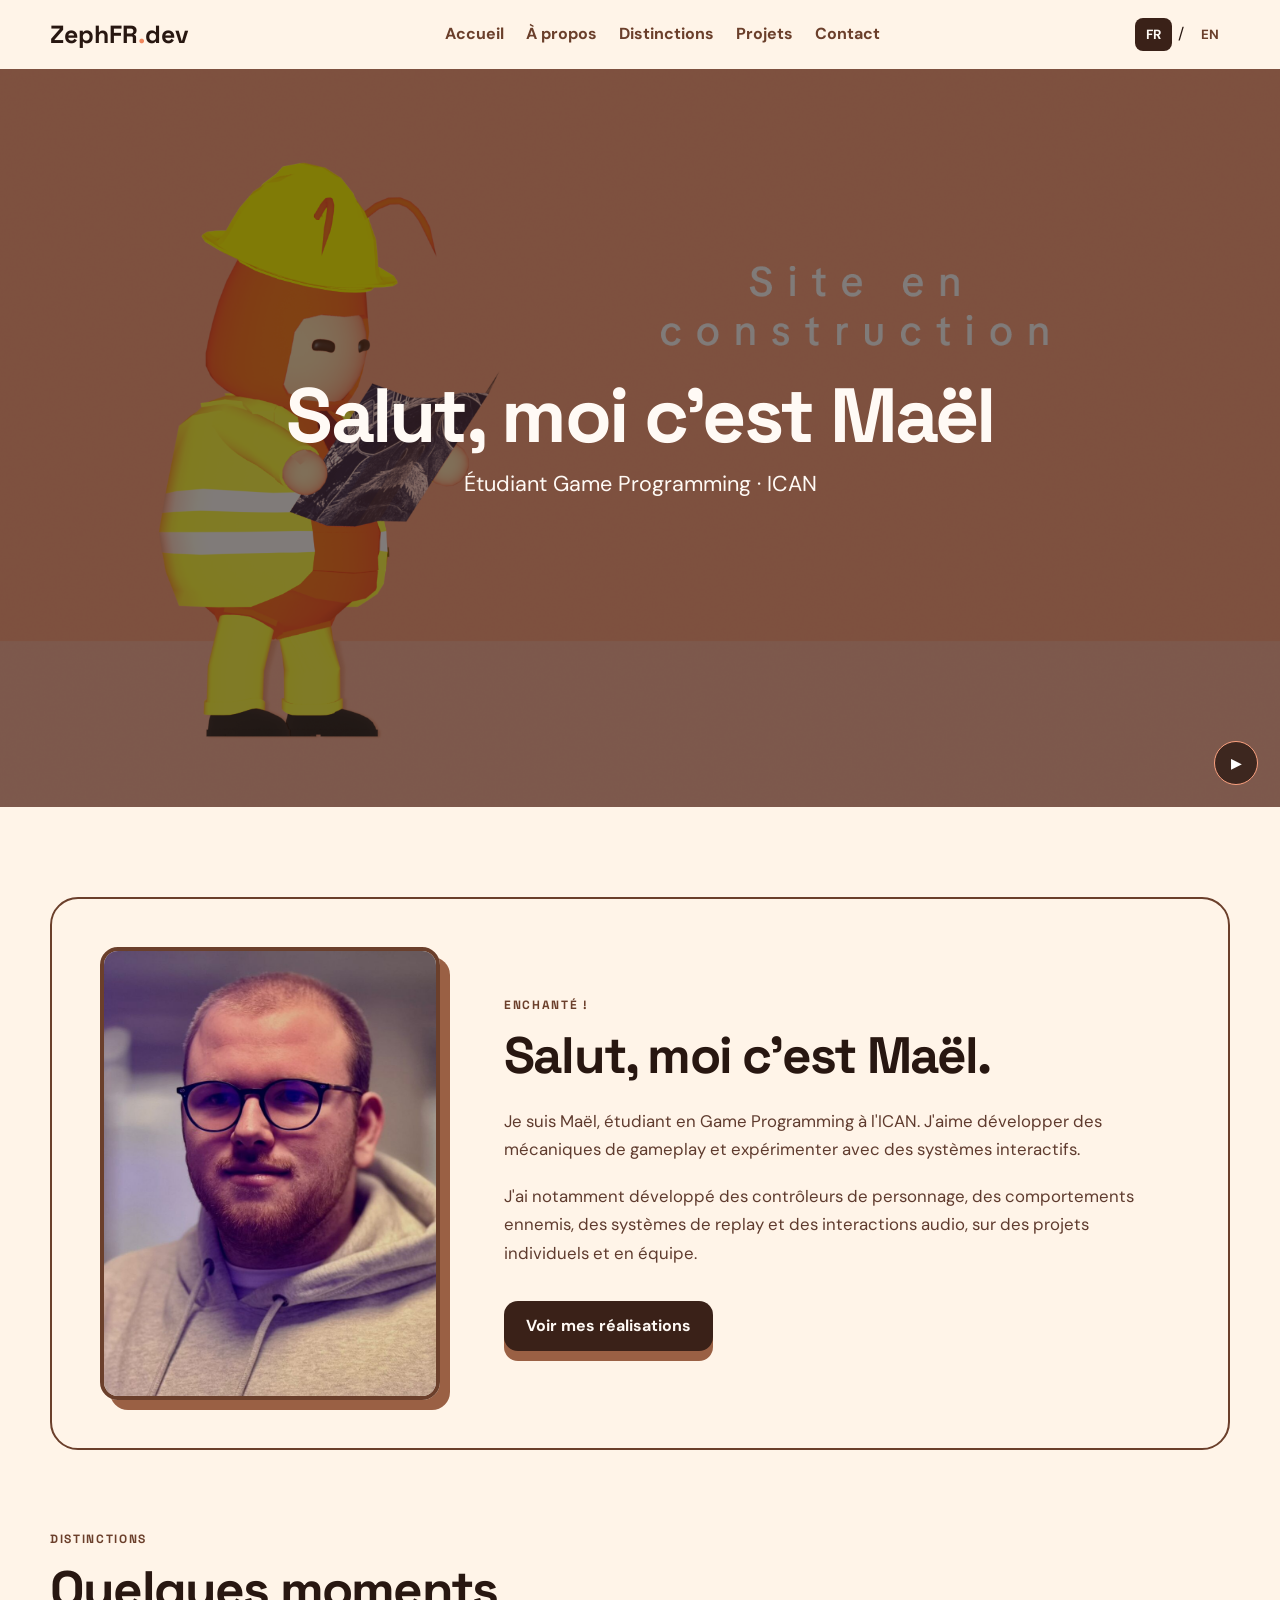
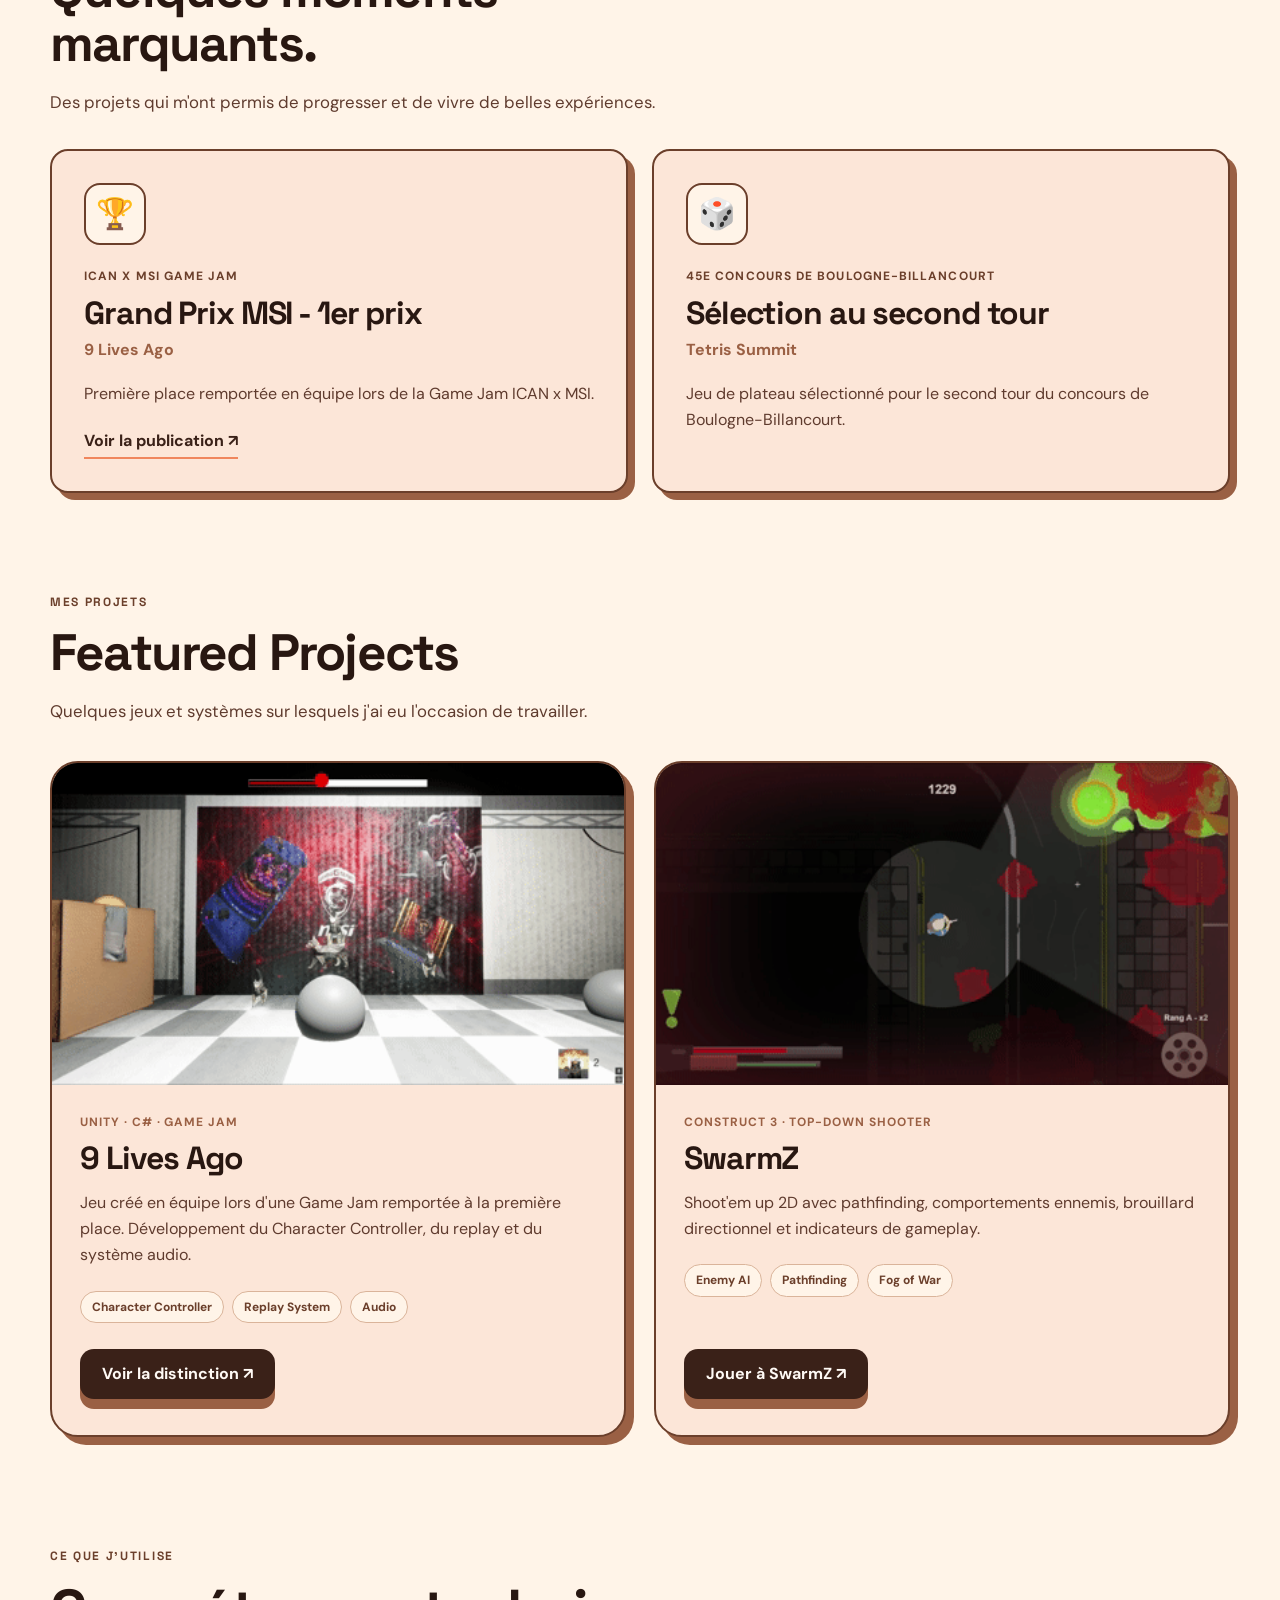
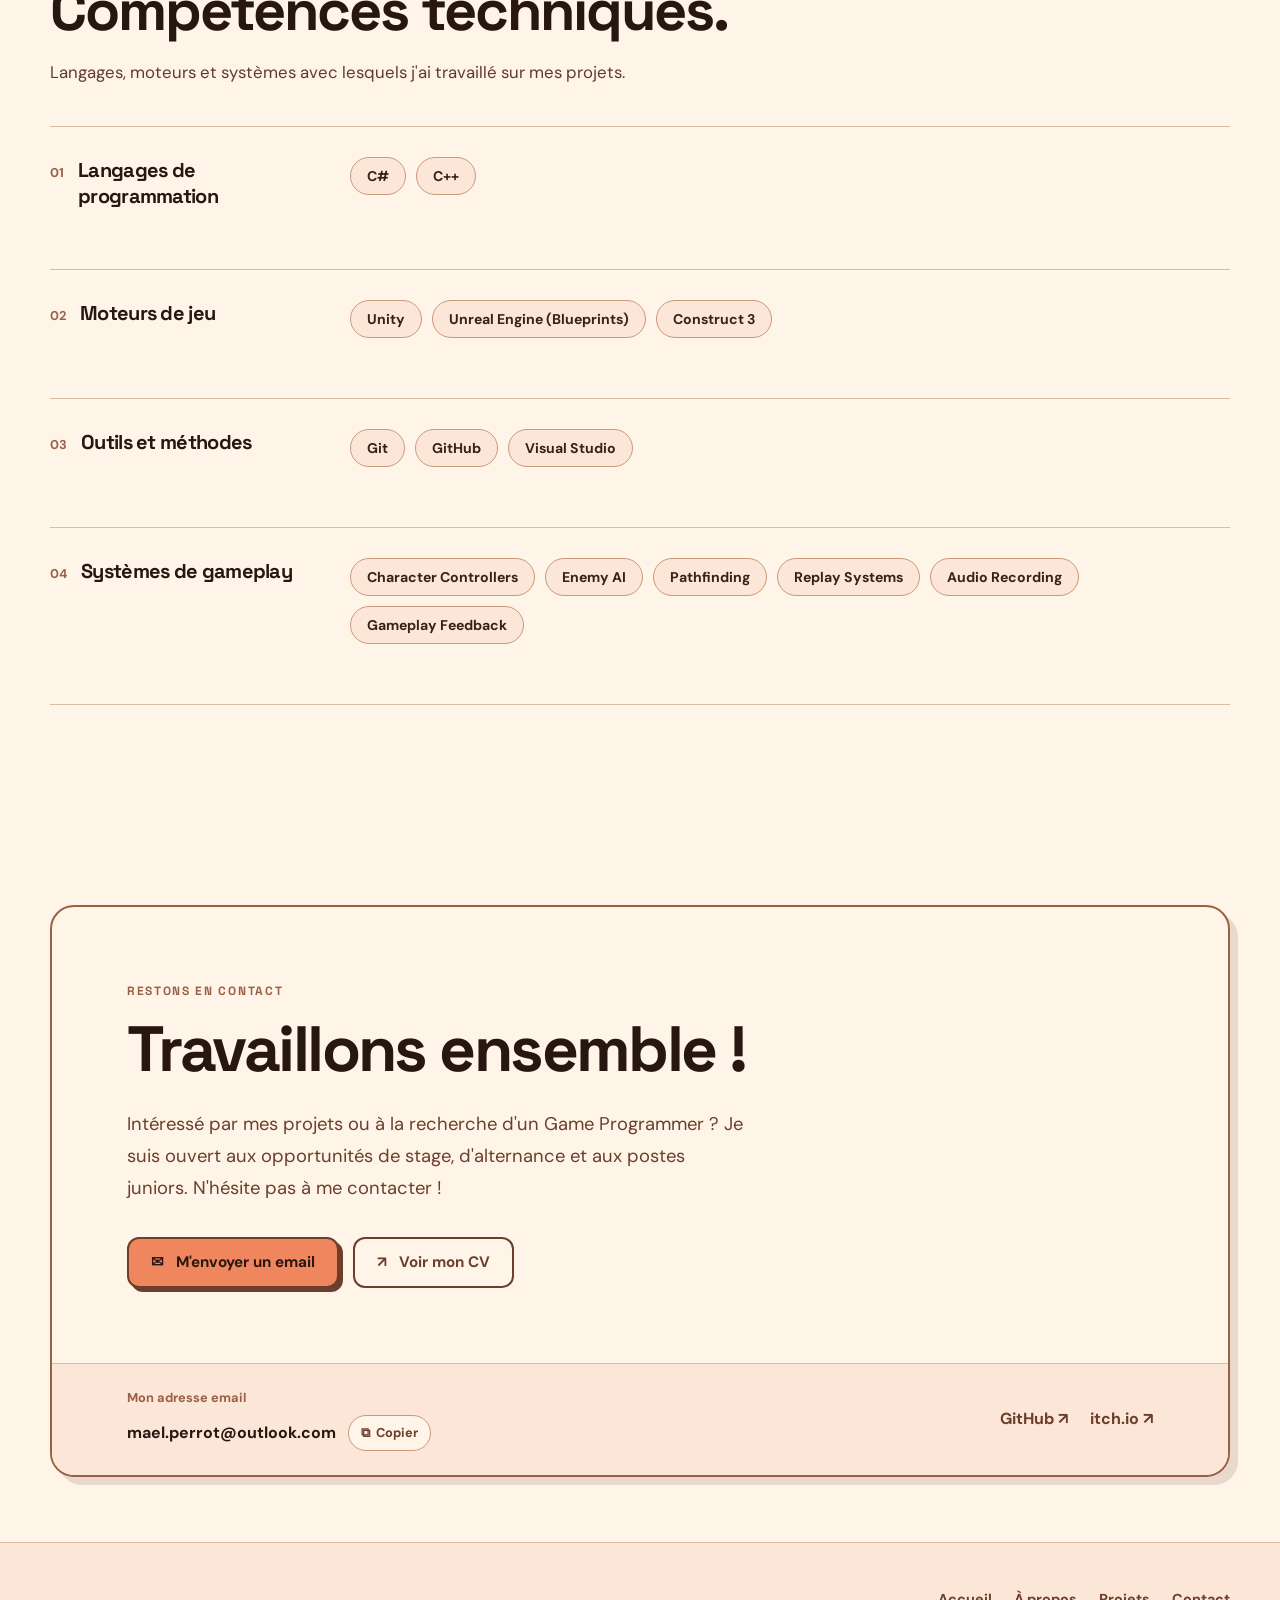
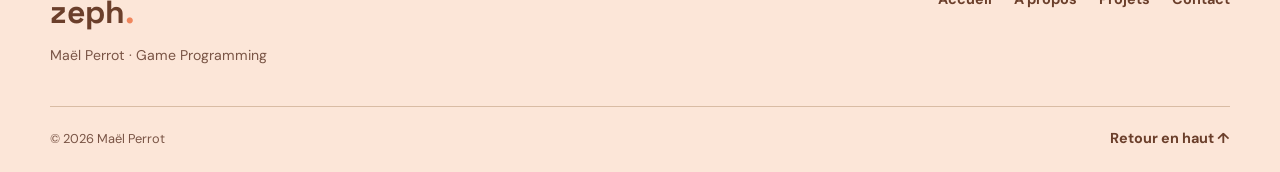
==== commit 37e098c2: "More Mobile Support & Fixes" ====
--- a/index.html
+++ b/index.html
@@ -21,25 +21,27 @@
 <body>
     <header class="site-header section-shell">
         <a class="site-logo" href="#home">ZephFR<span>.</span>dev</a>
-        <nav class="site-nav" aria-label="Navigation principale">
+        <nav class="site-nav" id="site-navigation" aria-label="Navigation principale">
             <a href="#home" data-i18n="navHome">Accueil</a>
             <a href="#about-preview" data-i18n="navAbout">À propos</a>
             <a href="#achievements" data-i18n="navAchievements">Distinctions</a>
-            <a href="#projects" data-i18n="navProjects">
-                Projets
-            </a>
+            <a href="#projects" data-i18n="navProjects">Projets</a>
+            <a href="#contact" data-i18n="footerContact">Contact</a>
         </nav>
         <div class="language-switch" role="group" aria-label="Langue / Language">
             <button type="button" class="lang-button" data-lang="fr" aria-pressed="true">FR</button>
             <span aria-hidden="true">/</span>
             <button type="button" class="lang-button" data-lang="en" aria-pressed="false">EN</button>
-        </div>
-    </header>
+        </div>  
+    <button class="mobile-menu-toggle" id="mobile-menu-toggle" type="button" aria-label="Ouvrir le menu" aria-controls="site-navigation" aria-expanded="false">
+        <span class="menu-icon" aria-hidden="true"></span>
+    </button>
+</header>
     <main>
         <section class="hero" id="home">
 
             <video class="hero-video" id="hero-video" autoplay muted loop playsinline preload="metadata"
-                poster="img\UnderConstuction.png">
+                poster="img/UnderConstuction.png">
                 <source src="videos/hero-showreel.mp4" type="video/mp4">
             </video>
 
@@ -393,7 +395,7 @@
                 </a>
 
                 <!-- Replace with your actual profile URL -->
-                <a href="#"
+                <a href="https://zeph-fr.itch.io/"
                    id="contact-itch-link"
                    data-i18n="contactItch">
                     itch.io ↗
@@ -403,14 +405,7 @@
         </div>
     </div>
 </section>
-
-
-    </main>
-    
-<!-- =========================
-     FOOTER
-========================= -->
-
+</main>
 <footer class="site-footer">
 
     <div class="footer-inner section-shell">
--- a/style/style.css
+++ b/style/style.css
@@ -1205,6 +1205,232 @@
     }
 }
 
+
+/* =========================
+   MOBILE NAVIGATION
+========================= */
+
+.mobile-menu-toggle {
+    display: none;
+}
+
+@media (max-width: 768px) {
+
+    .site-header {
+        display: grid;
+        grid-template-columns: minmax(0, 1fr) auto auto;
+        align-items: center;
+        column-gap: 12px;
+        row-gap: 0;
+        padding-block: 12px;
+    }
+
+    .site-logo {
+        grid-column: 1;
+        grid-row: 1;
+        font-size: clamp(1rem, 4.5vw, 1.4rem);
+        white-space: nowrap;
+    }
+
+    .language-switch {
+        grid-column: 2;
+        grid-row: 1;
+        gap: 2px;
+    }
+
+    .lang-button {
+        padding: 8px 5px;
+        font-size: 0.8rem;
+    }
+
+    .mobile-menu-toggle {
+        display: flex;
+        grid-column: 3;
+        grid-row: 1;
+        justify-content: center;
+        align-items: center;
+
+        width: 44px;
+        height: 44px;
+        padding: 0;
+
+        background: var(--wood);
+        border: 1px solid var(--wood-dark);
+        border-radius: 12px;
+
+        color: var(--cream);
+        cursor: pointer;
+    }
+
+    .menu-icon,
+    .menu-icon::before,
+    .menu-icon::after {
+        display: block;
+        width: 19px;
+        height: 2px;
+        background: currentColor;
+        border-radius: 2px;
+        transition: transform 0.2s ease;
+    }
+
+    .menu-icon {
+        position: relative;
+    }
+
+    .menu-icon::before,
+    .menu-icon::after {
+        content: "";
+        position: absolute;
+        left: 0;
+    }
+
+    .menu-icon::before {
+        transform: translateY(-6px);
+    }
+
+    .menu-icon::after {
+        transform: translateY(6px);
+    }
+
+    /* Closed by default */
+
+    .site-header .site-nav {
+        display: none;
+        grid-column: 1 / -1;
+        grid-row: 2;
+        width: 100%;
+        margin-top: 12px;
+        padding: 12px;
+
+        background: #FCE6D8;
+        border: 1px solid #D9BCA4;
+        border-radius: 14px;
+
+        flex-direction: column;
+        align-items: stretch;
+        gap: 2px;
+    }
+
+    /* Open on click */
+
+    .site-header .site-nav.is-open {
+        display: flex;
+    }
+
+    .site-nav a {
+        display: block;
+        padding: 12px;
+        font-size: 0.95rem;
+        border-radius: 8px;
+    }
+
+    .site-nav a:hover,
+    .site-nav a:focus-visible {
+        background: var(--cream);
+    }
+
+    /* Hamburger becomes an X */
+
+    .mobile-menu-toggle[aria-expanded="true"] .menu-icon {
+        background: transparent;
+    }
+
+    .mobile-menu-toggle[aria-expanded="true"]
+    .menu-icon::before {
+        transform: rotate(45deg);
+    }
+
+    .mobile-menu-toggle[aria-expanded="true"]
+    .menu-icon::after {
+        transform: rotate(-45deg);
+    }
+}
+
+@media (prefers-reduced-motion: reduce) {
+    .menu-icon,
+    .menu-icon::before,
+    .menu-icon::after {
+        transition: none;
+    }
+}
+
+
+/* =========================
+   HERO — MOBILE REFINEMENTS
+========================= */
+
+@media (max-width: 768px) {
+
+    .hero {
+        min-height: clamp(420px, 62svh, 620px);
+        display: grid;
+        place-items: center;
+    }
+
+    .hero-content {
+        width: 100%;
+        max-width: 580px;
+        padding: 32px 24px;
+        text-align: center;
+    }
+
+    .hero h1 {
+        font-size: clamp(2.3rem, 9vw, 4rem);
+        line-height: 1.08;
+        margin: 0 0 12px;
+        text-wrap: balance;
+
+        color: var(--white);
+
+        text-shadow:
+            0 2px 14px rgba(0, 0, 0, 0.6);
+    }
+
+    .hero-content p {
+        max-width: 390px;
+        margin-inline: auto;
+
+        font-size: clamp(0.9rem, 3.5vw, 1.1rem);
+        line-height: 1.5;
+
+        color: var(--white);
+
+        text-shadow:
+            0 2px 10px rgba(0, 0, 0, 0.7);
+    }
+
+    .hero-video-shade {
+        background: linear-gradient(
+            to bottom,
+            rgba(25, 15, 12, 0.25) 0%,
+            rgba(25, 15, 12, 0.63) 50%,
+            rgba(25, 15, 12, 0.35) 100%
+        );
+    }
+
+    .hero-video {
+        object-fit: cover;
+        object-position: center;
+    }
+
+    .hero-video-control {
+        right: 16px;
+        bottom: 16px;
+        width: 44px;
+        height: 44px;
+    }
+}
+
+@media (max-width: 480px) {
+
+    .hero-content {
+        padding-inline: 20px;
+    }
+
+    .hero h1 {
+        font-size: clamp(2.1rem, 9vw, 2.7rem);
+    }
+}
 
 
 /* Mobile */
@@ -1272,3 +1498,221 @@
   .reveal { opacity:1; transform:none; transition:none; }
   .button { transition:none; }
 }
+
+
+/* =========================================
+   ZEPHFR.DEV — MOBILE POLISH
+========================================= */
+
+@media (max-width: 768px) {
+
+    /* SECTION HEADINGS */
+
+    .achievements h2,
+    .featured-projects h2,
+    .technical-skills h2 {
+        font-size: clamp(2rem, 6vw, 2.8rem);
+        line-height: 1.12;
+        text-wrap: balance;
+    }
+
+    /* PARAGRAPHS */
+
+    .about-preview-content > p:not(.eyebrow),
+    .achievements .section-intro,
+    .featured-projects .section-intro,
+    .featured-description,
+    .achievement-description,
+    .skills-intro,
+    .contact-description {
+        font-size: 1rem;
+        line-height: 1.65;
+    }
+
+    /* SECTION SPACING */
+
+    .achievements,
+    .featured-projects,
+    .technical-skills {
+        margin-top: 55px;
+        margin-bottom: 65px;
+    }
+
+    .achievements .section-heading,
+    .featured-projects .section-heading,
+    .technical-skills .section-heading {
+        margin-bottom: 26px;
+    }
+
+    /* ACHIEVEMENT CARDS */
+
+    .achievement-card {
+        padding: 24px;
+    }
+
+    .achievement-card h3 {
+        font-size: 1.55rem;
+        line-height: 1.18;
+    }
+
+    .achievement-label,
+    .featured-category {
+        font-size: 0.78rem;
+        line-height: 1.5;
+    }
+
+    .achievement-link {
+        min-height: 44px;
+        display: inline-flex;
+        align-items: center;
+    }
+
+    /* FEATURED PROJECTS */
+
+    .featured-content {
+        padding: 24px;
+    }
+
+    .featured-content h3 {
+        font-size: 1.7rem;
+        line-height: 1.15;
+    }
+
+    .featured-actions {
+        width: 100%;
+    }
+
+    .featured-actions .button {
+        min-height: 48px;
+    }
+
+    .featured-tags span {
+        font-size: 0.78rem;
+        padding: 7px 11px;
+    }
+
+    /* TECHNICAL SKILLS */
+
+    .skill-category {
+        padding: 24px 0;
+        gap: 14px;
+    }
+
+    .skill-category h3 {
+        font-size: 1.2rem;
+    }
+
+    .skill-tags {
+        gap: 9px;
+    }
+
+    .skill-tag {
+        min-height: 40px;
+        padding: 9px 14px;
+        font-size: 0.85rem;
+        line-height: 1.3;
+    }
+
+    .skill-project p {
+        font-size: 0.95rem;
+        line-height: 1.6;
+    }
+
+    /* CONTACT */
+
+    .contact-description {
+        max-width: 100%;
+    }
+
+    .contact-email-row {
+        font-size: 0.95rem;
+    }
+
+    .contact-copy-button {
+        min-height: 40px;
+        padding: 8px 14px;
+    }
+
+    .contact-socials a {
+        display: inline-flex;
+        align-items: center;
+        min-height: 44px;
+    }
+
+    /* FOOTER */
+
+    .footer-top {
+        gap: 26px;
+        padding-bottom: 28px;
+    }
+
+    .footer-nav {
+        gap: 12px 20px;
+    }
+
+    .footer-nav a,
+    .footer-back-top {
+        display: inline-flex;
+        align-items: center;
+        min-height: 40px;
+        font-size: 0.92rem;
+    }
+
+    .footer-bottom {
+        gap: 12px;
+    }
+}
+
+/* Small smartphones */
+
+@media (max-width: 480px) {
+
+    .section-shell {
+        width: min(calc(100% - 32px), var(--max-width));
+    }
+
+    .about-preview {
+        padding: 22px;
+        gap: 24px;
+    }
+
+    .about-preview-content h2 {
+        font-size: 2rem;
+        line-height: 1.12;
+    }
+
+    .about-preview-content .button {
+        width: 100%;
+        justify-content: center;
+    }
+
+    .achievement-grid {
+        gap: 20px;
+    }
+
+    .featured-grid {
+        gap: 24px;
+    }
+
+    .featured-actions {
+        display: flex;
+        flex-direction: column;
+        align-items: stretch;
+    }
+
+    .featured-actions .button {
+        width: 100%;
+        justify-content: center;
+        text-align: center;
+    }
+
+    .contact-actions .contact-button {
+        width: 100%;
+        text-align: center;
+    }
+
+    .footer-bottom {
+        flex-direction: column;
+        align-items: flex-start;
+    }
+}
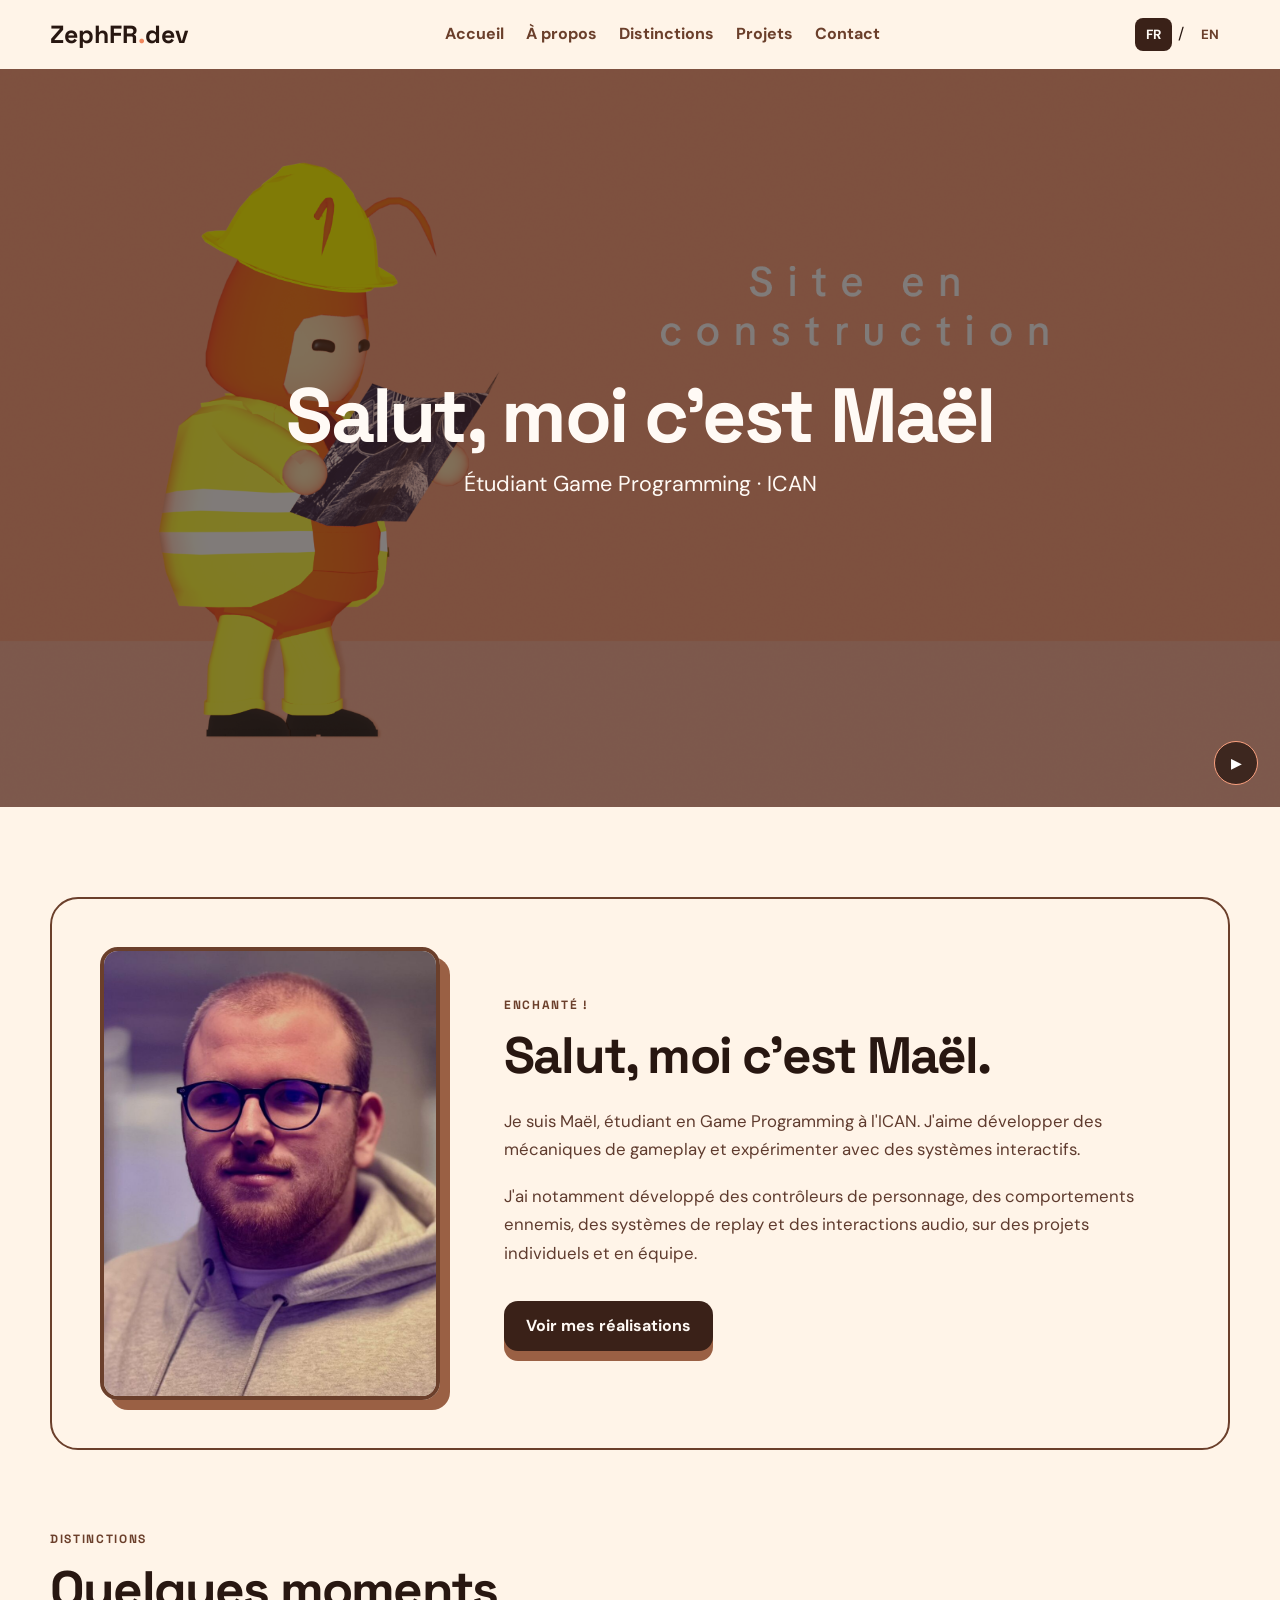
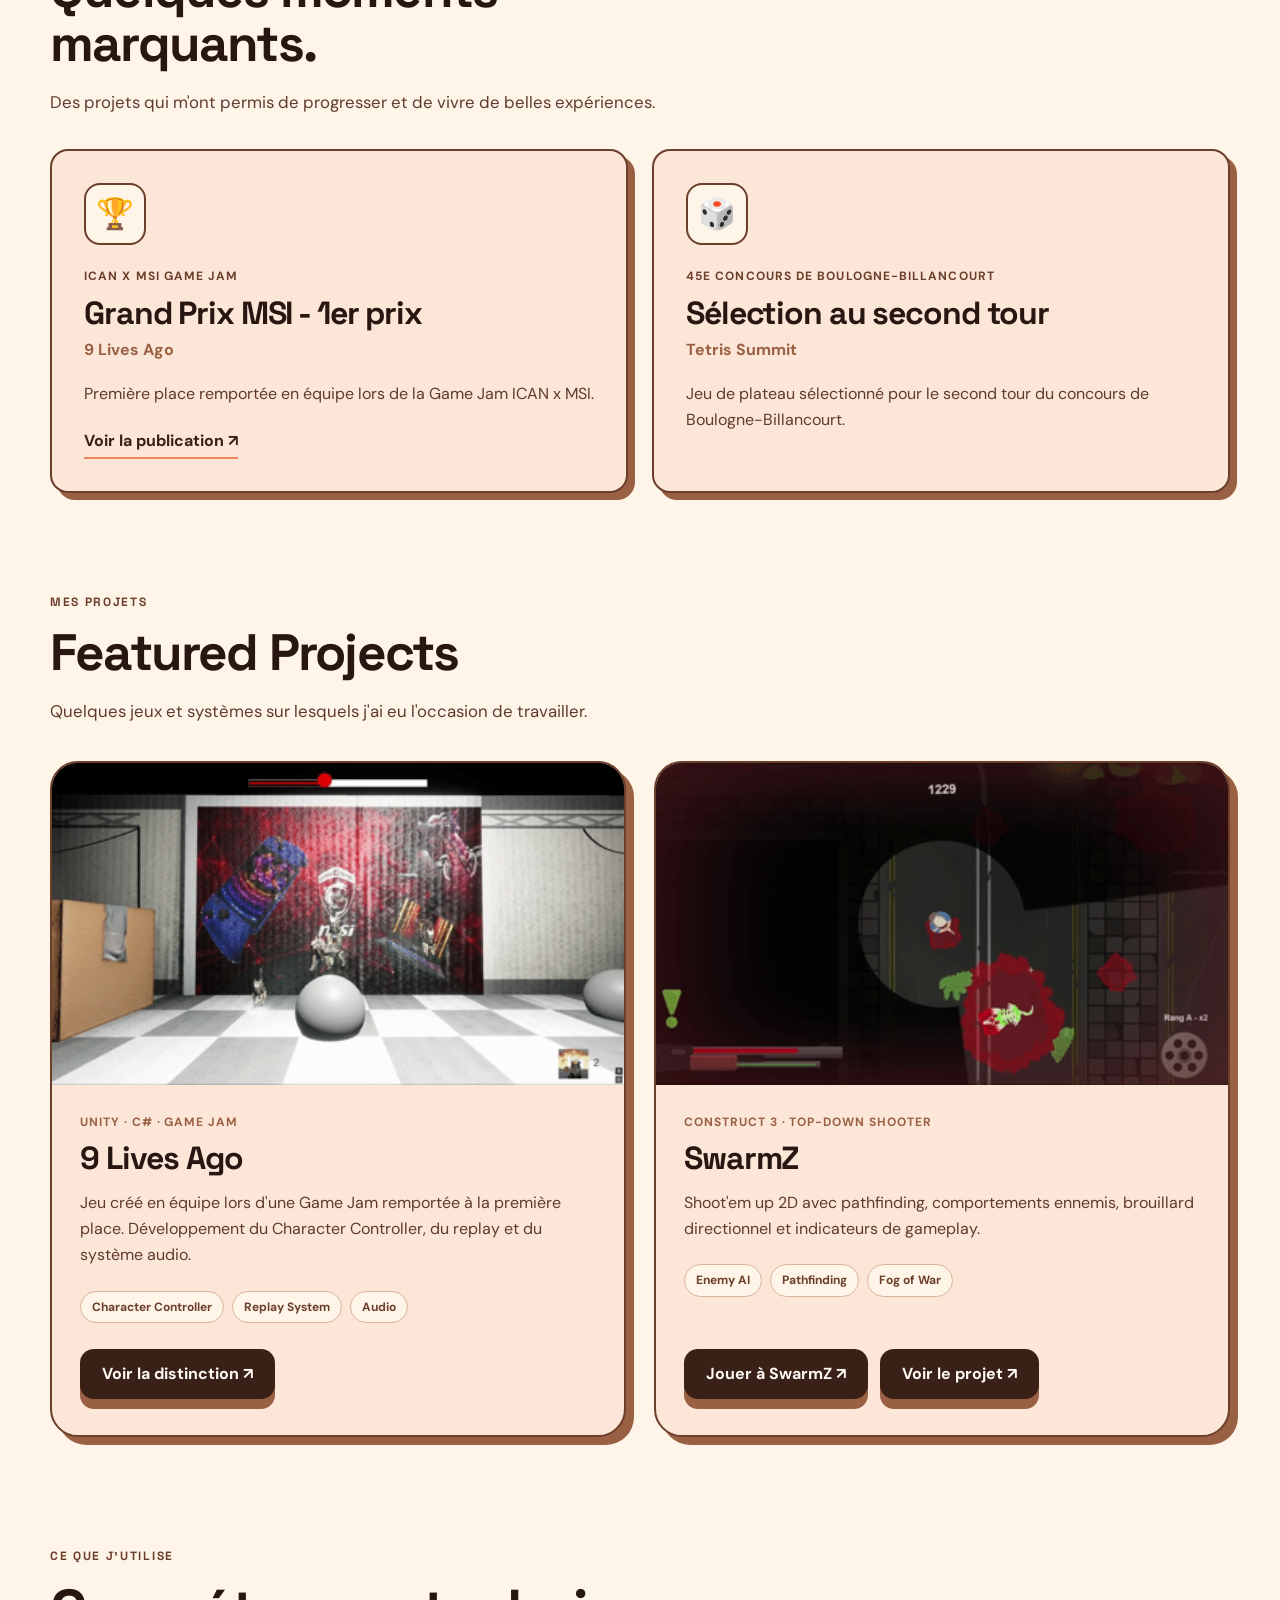
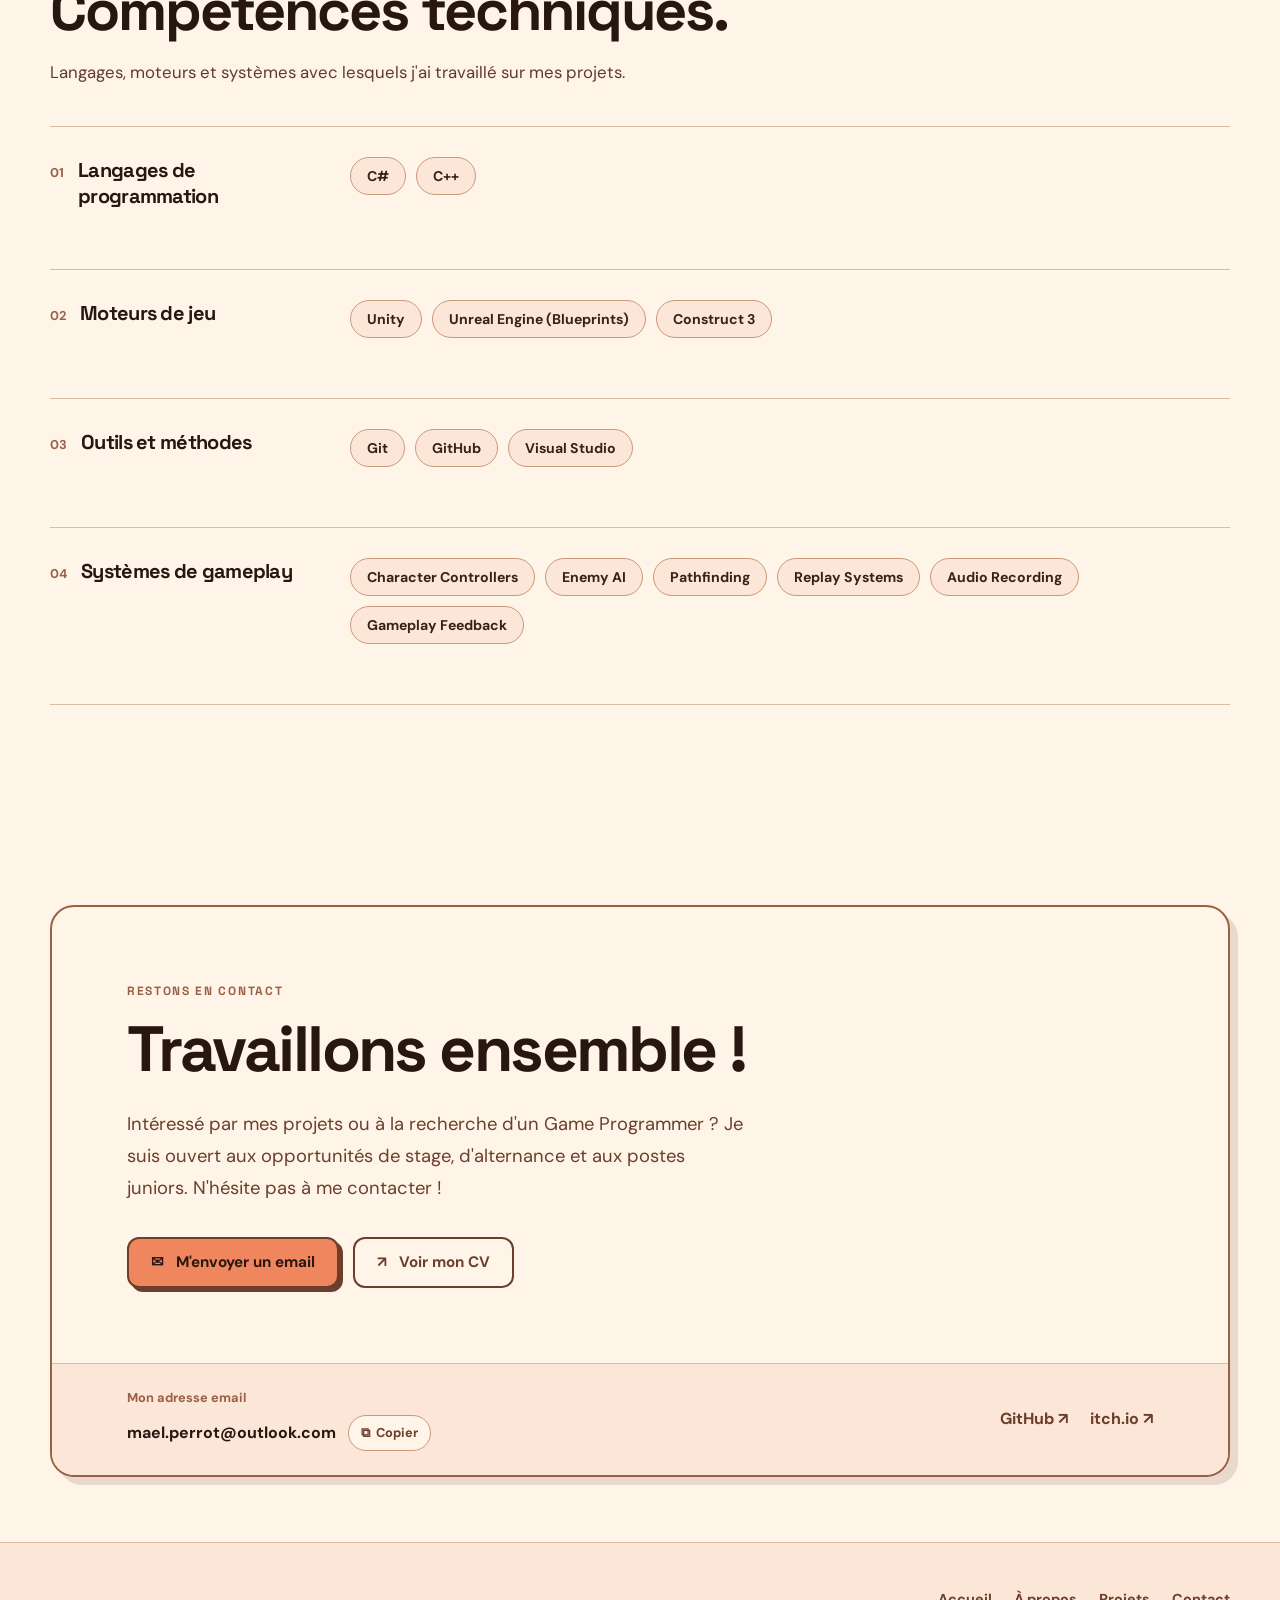
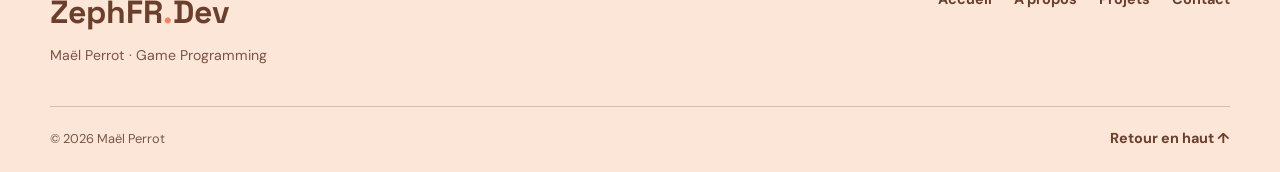
==== commit 03c74248: "Start of Project page for SwarmZ" ====
--- a/index.html
+++ b/index.html
@@ -270,9 +270,11 @@
 
                         <div class="featured-actions">
 
-                            <a href="games/TopDownShooter/index.html" class="button button-primary" target="_blank"
-                                rel="noopener noreferrer" data-i18n="playSwarmz">
+                            <a href="games/TopDownShooter/index.html" class="button button-primary" target="_blank" rel="noopener noreferrer" data-i18n="playSwarmz">
                                 Jouer à SwarmZ ↗
+                            </a>
+                            <a href="projects/swarmz/" class="button button-primary" data-i18n="swarmzProjectButton">
+                                Voir le projet ↗
                             </a>
 
                         </div>
@@ -414,7 +416,7 @@
 
             <div class="footer-brand">
                 <a class="footer-logo" href="#home">
-                    zeph<span>.</span>
+                    ZephFR<span>.</span>Dev
                 </a>
 
                 <p data-i18n="footerDescription">
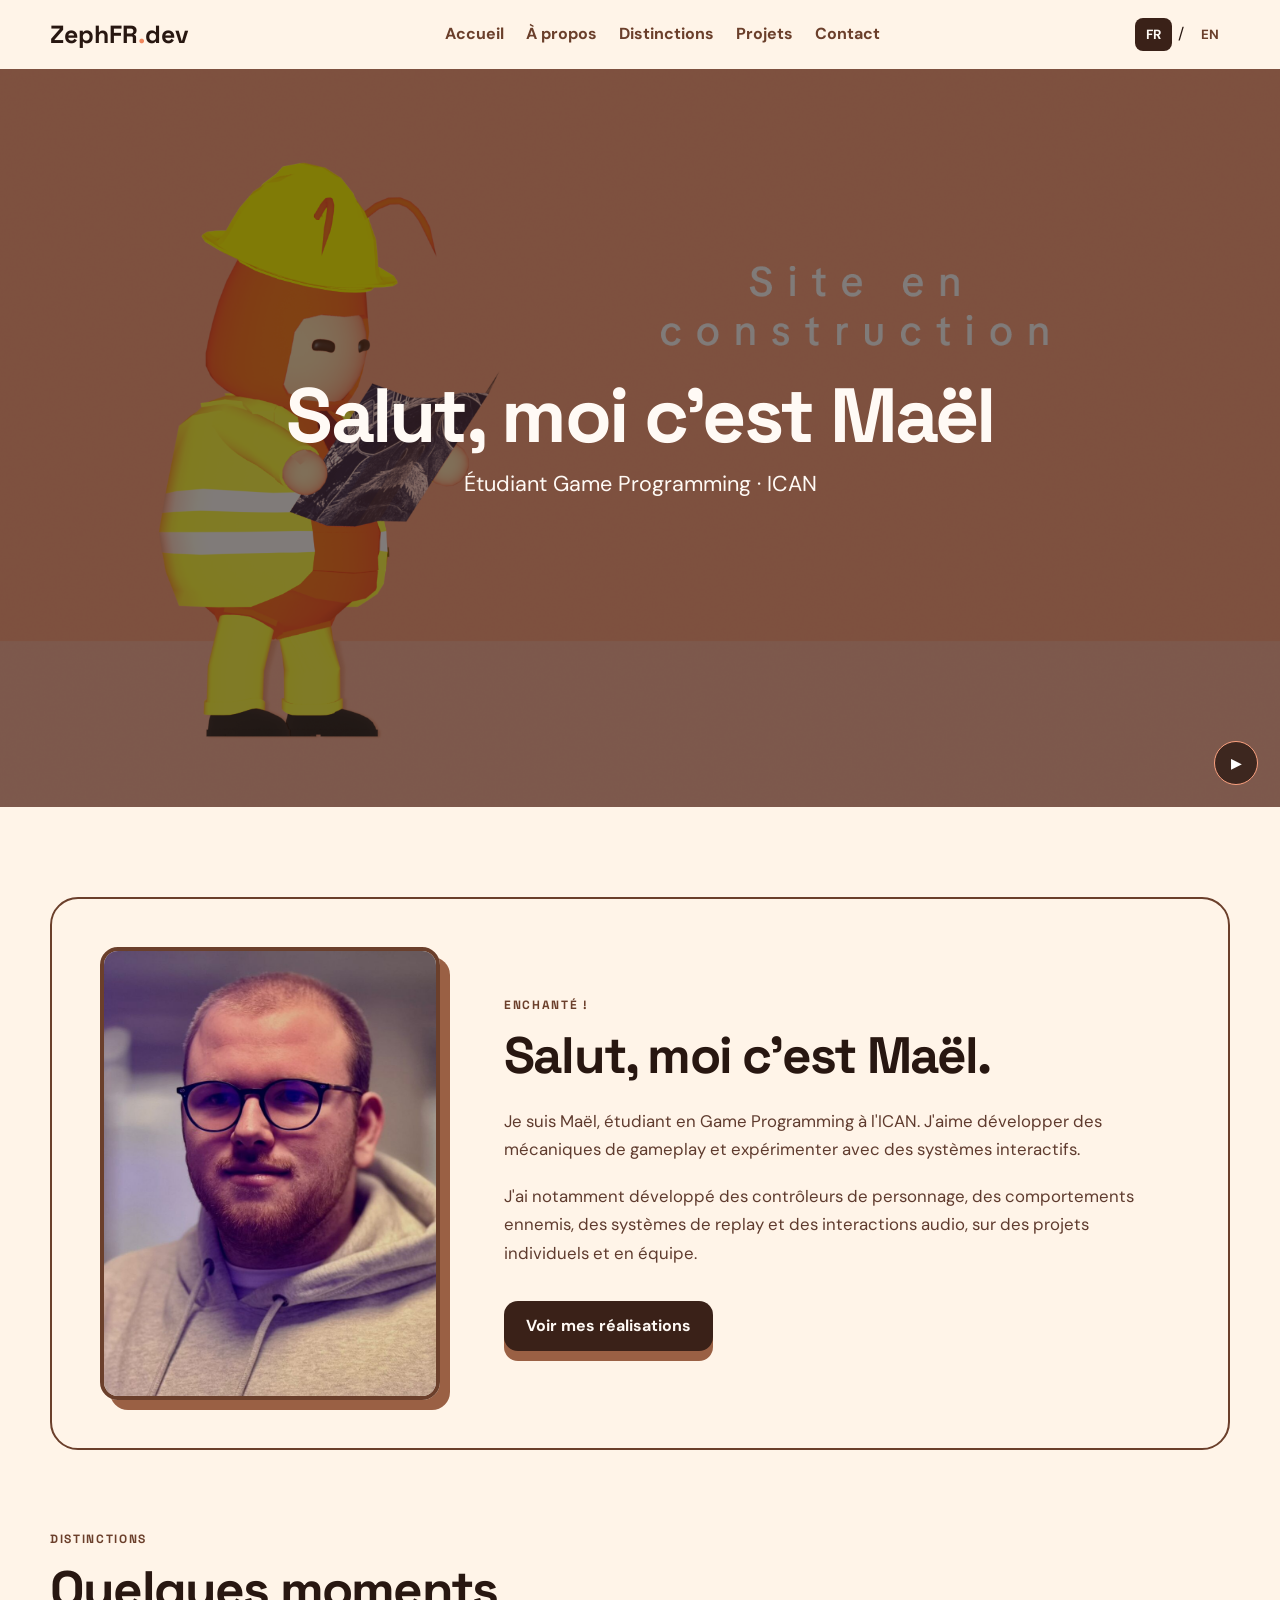
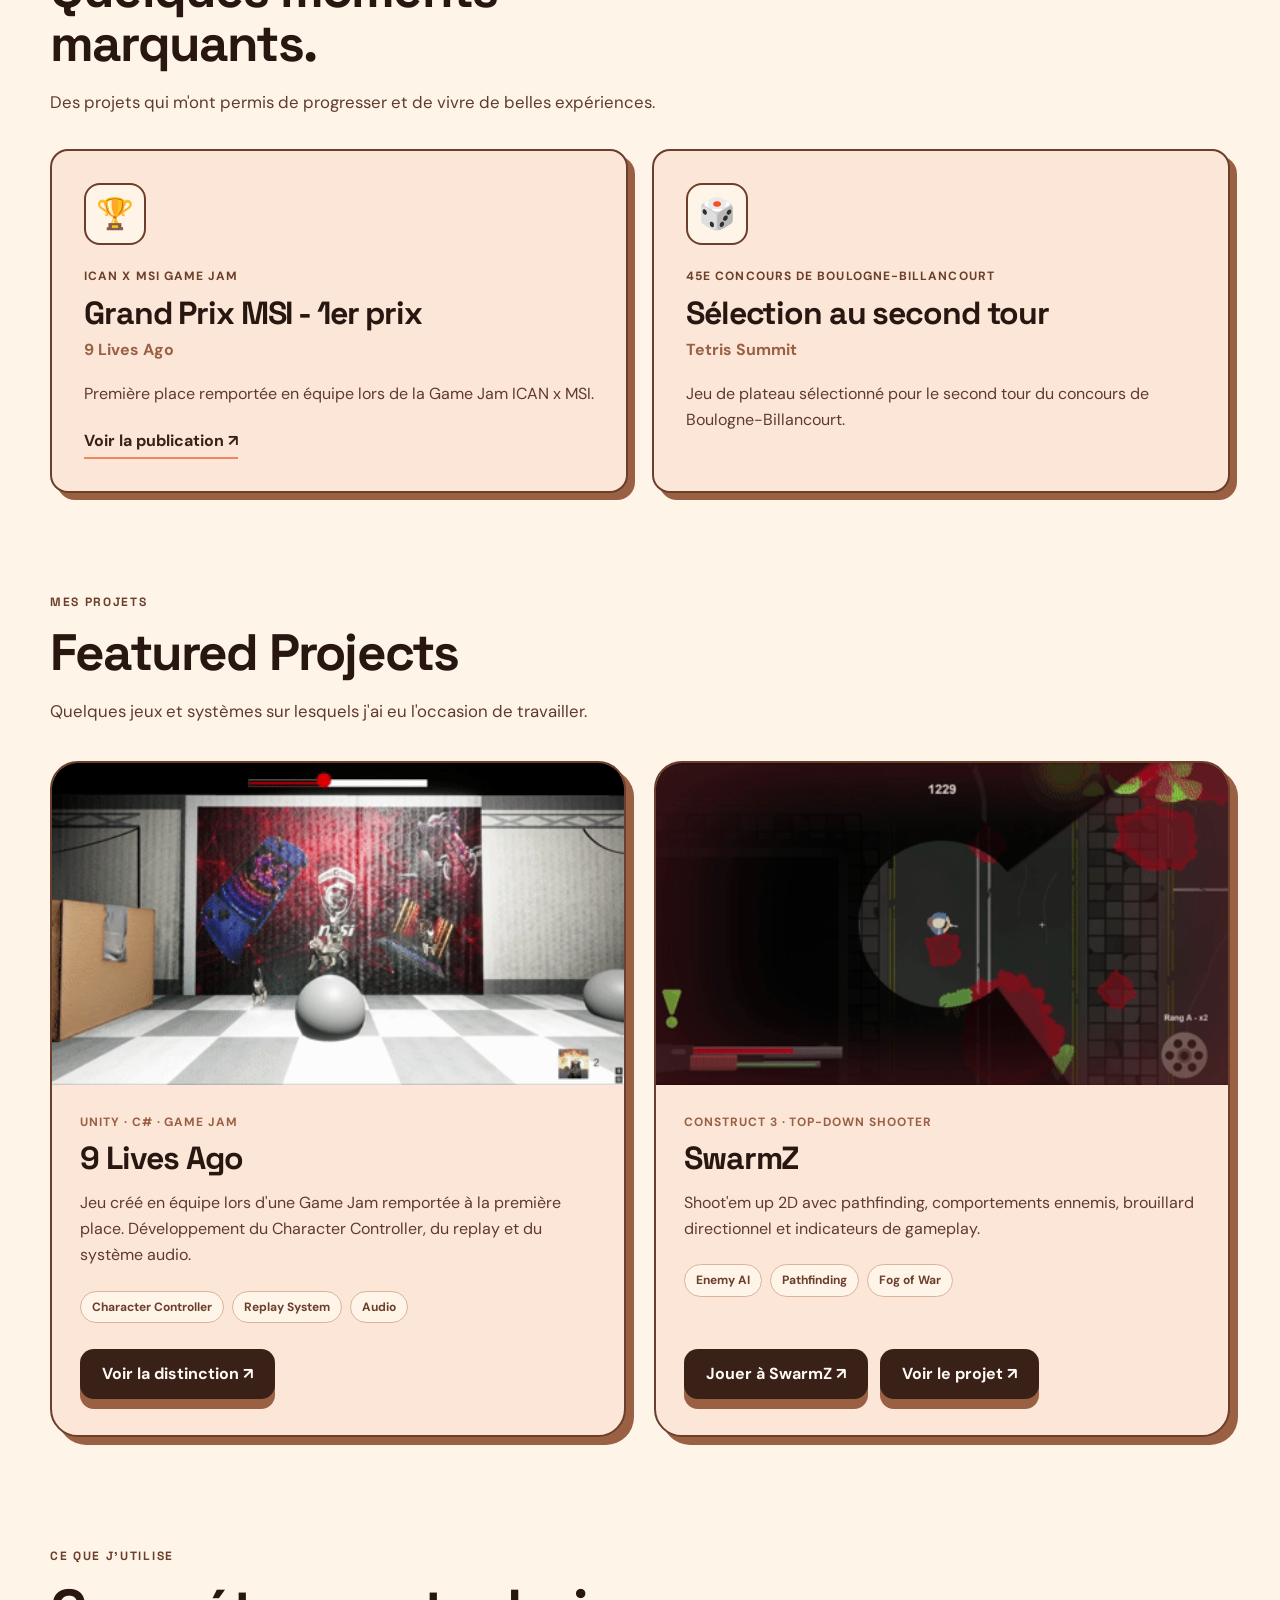
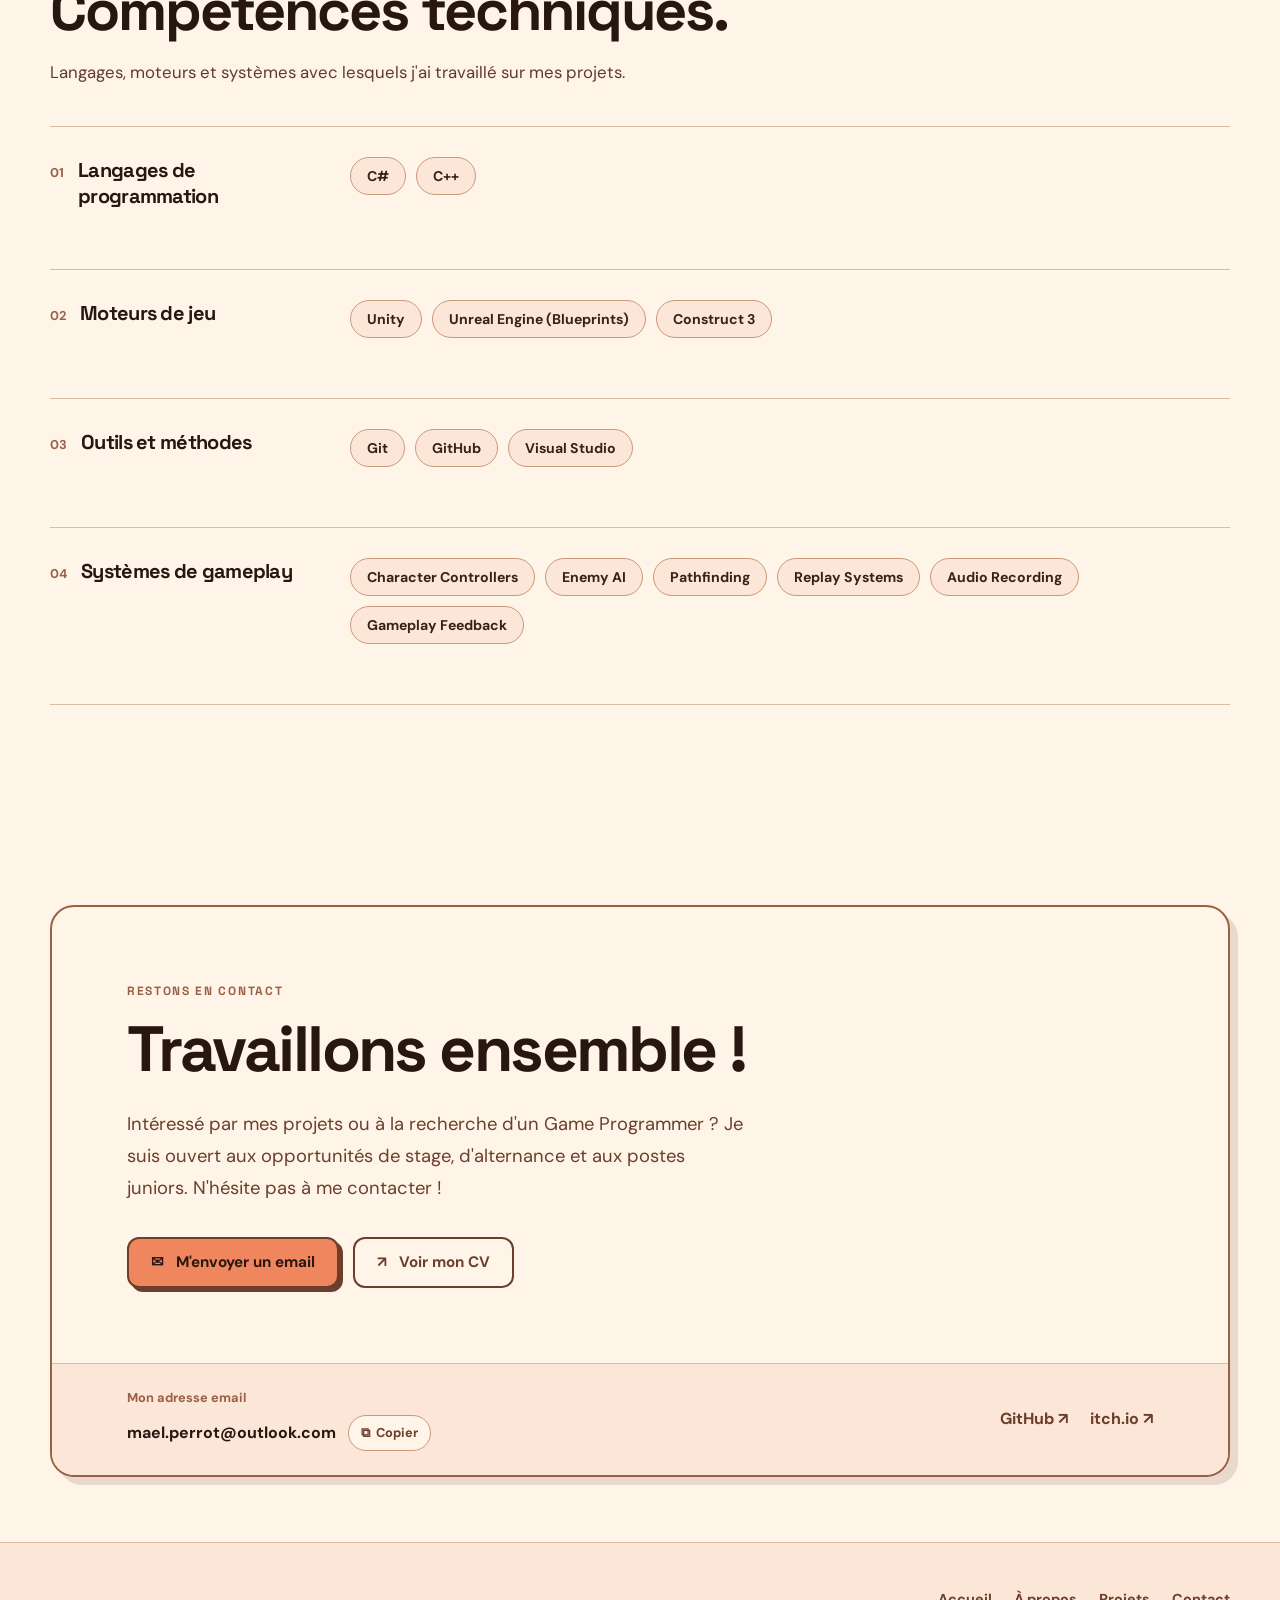
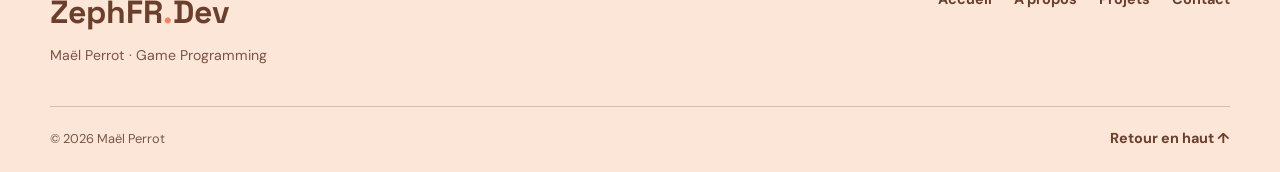
==== commit d029eae1: "hotfix" ====
--- a/index.html
+++ b/index.html
@@ -273,7 +273,7 @@
                             <a href="games/TopDownShooter/index.html" class="button button-primary" target="_blank" rel="noopener noreferrer" data-i18n="playSwarmz">
                                 Jouer à SwarmZ ↗
                             </a>
-                            <a href="projects/swarmz/" class="button button-primary" data-i18n="swarmzProjectButton">
+                            <a href="projects/SwarmZ/" class="button button-primary" data-i18n="swarmzProjectButton">
                                 Voir le projet ↗
                             </a>
 
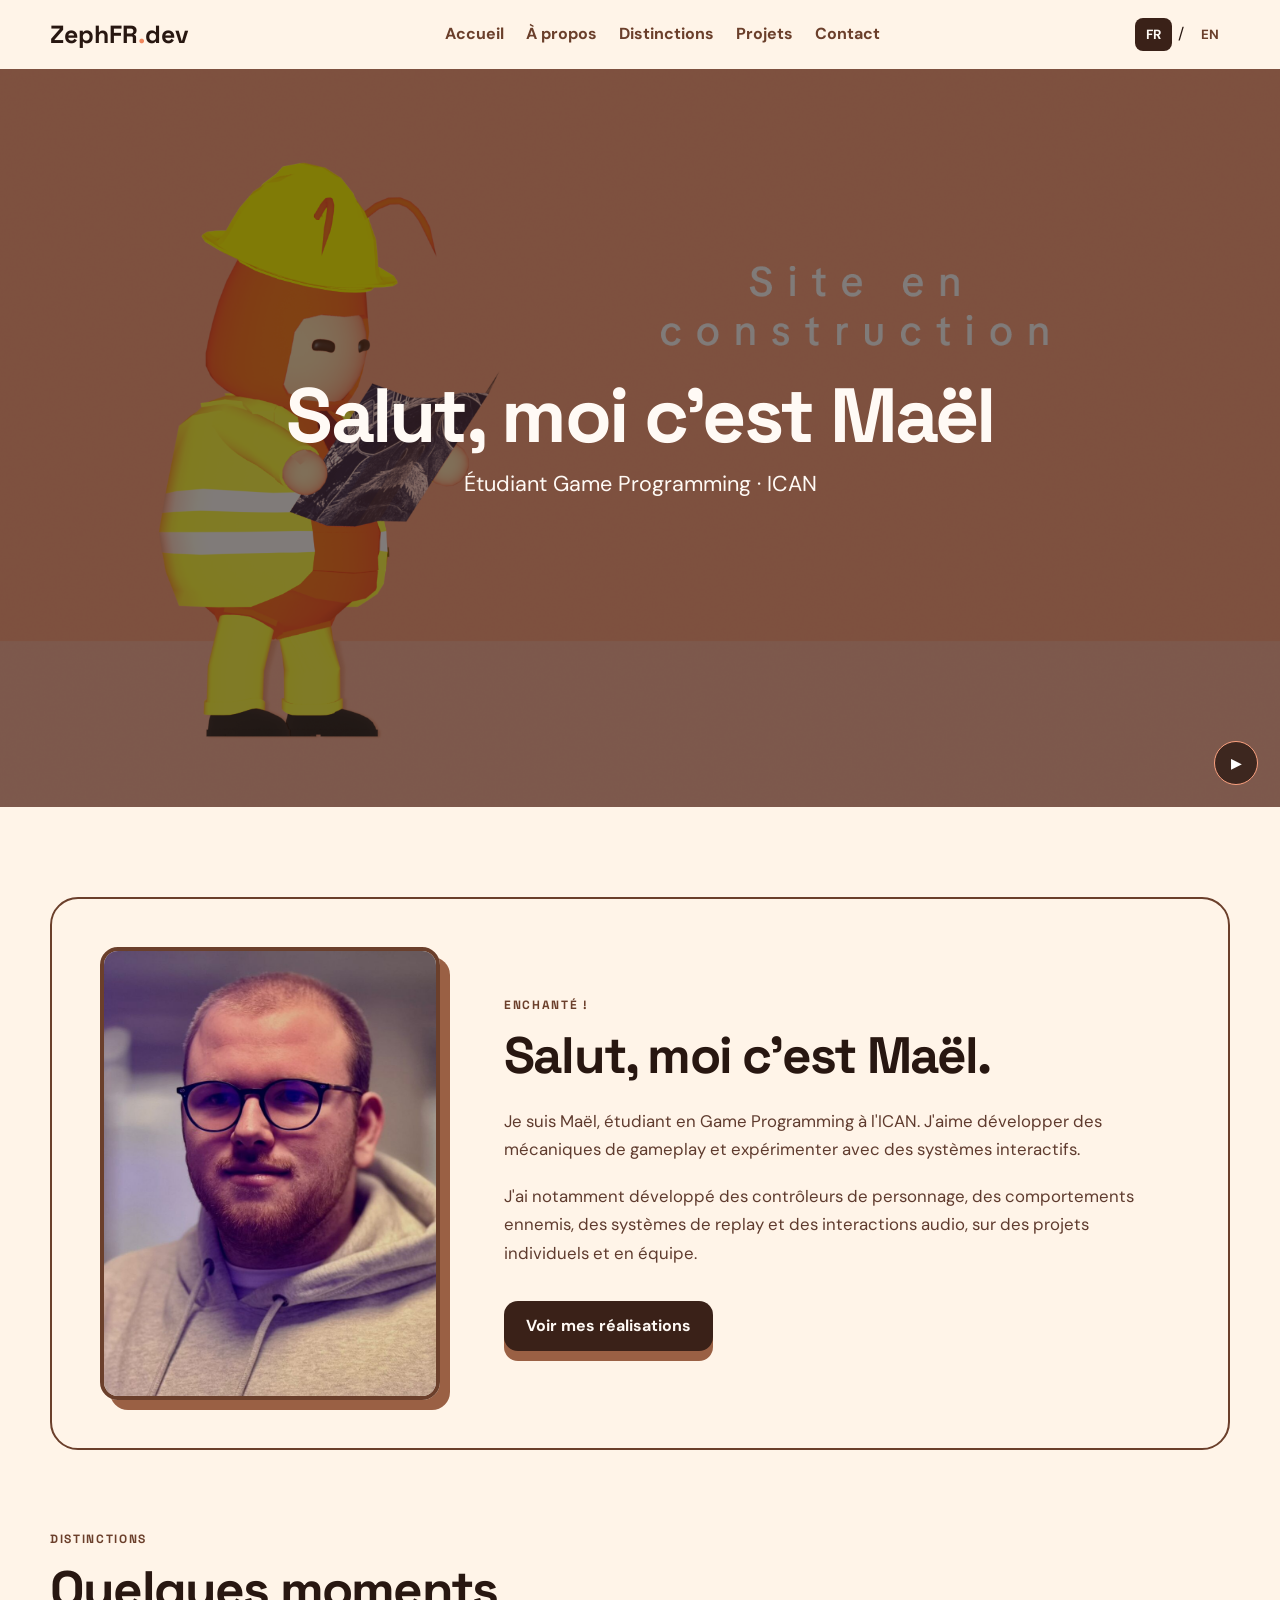
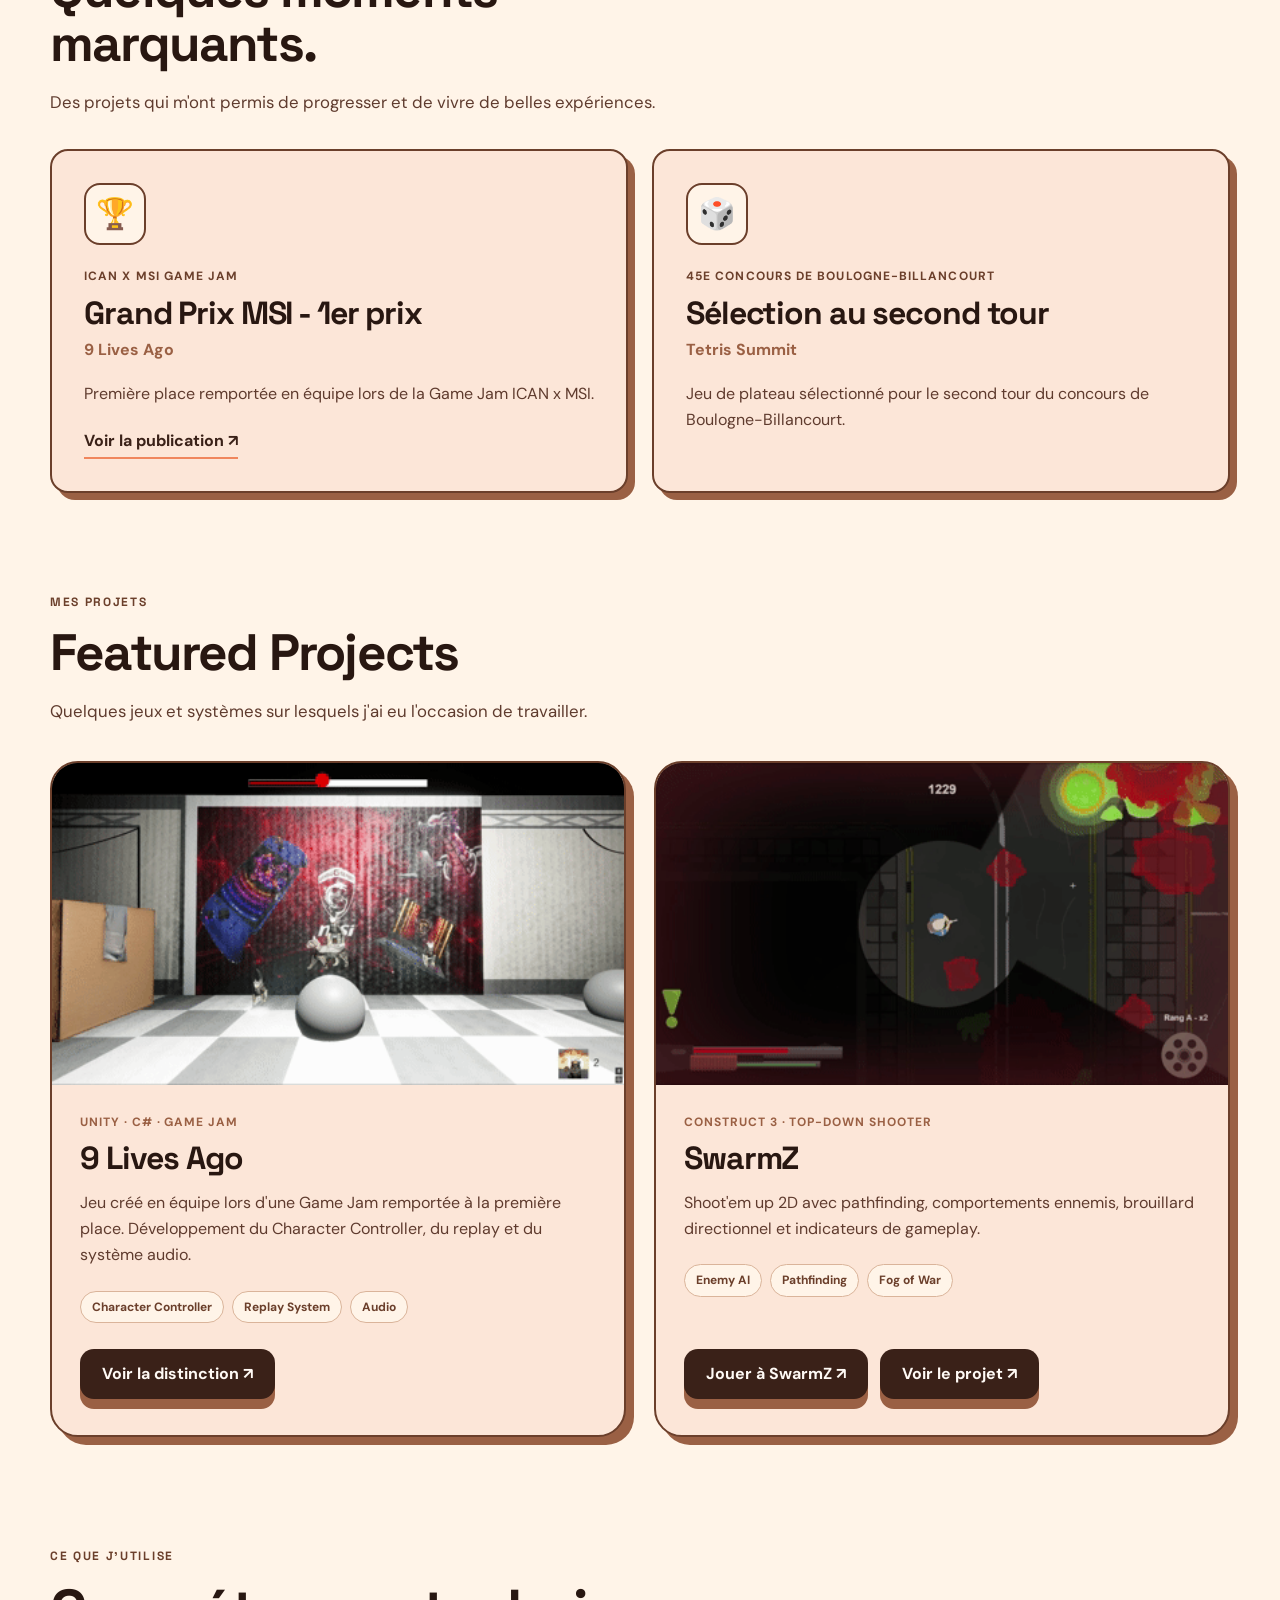
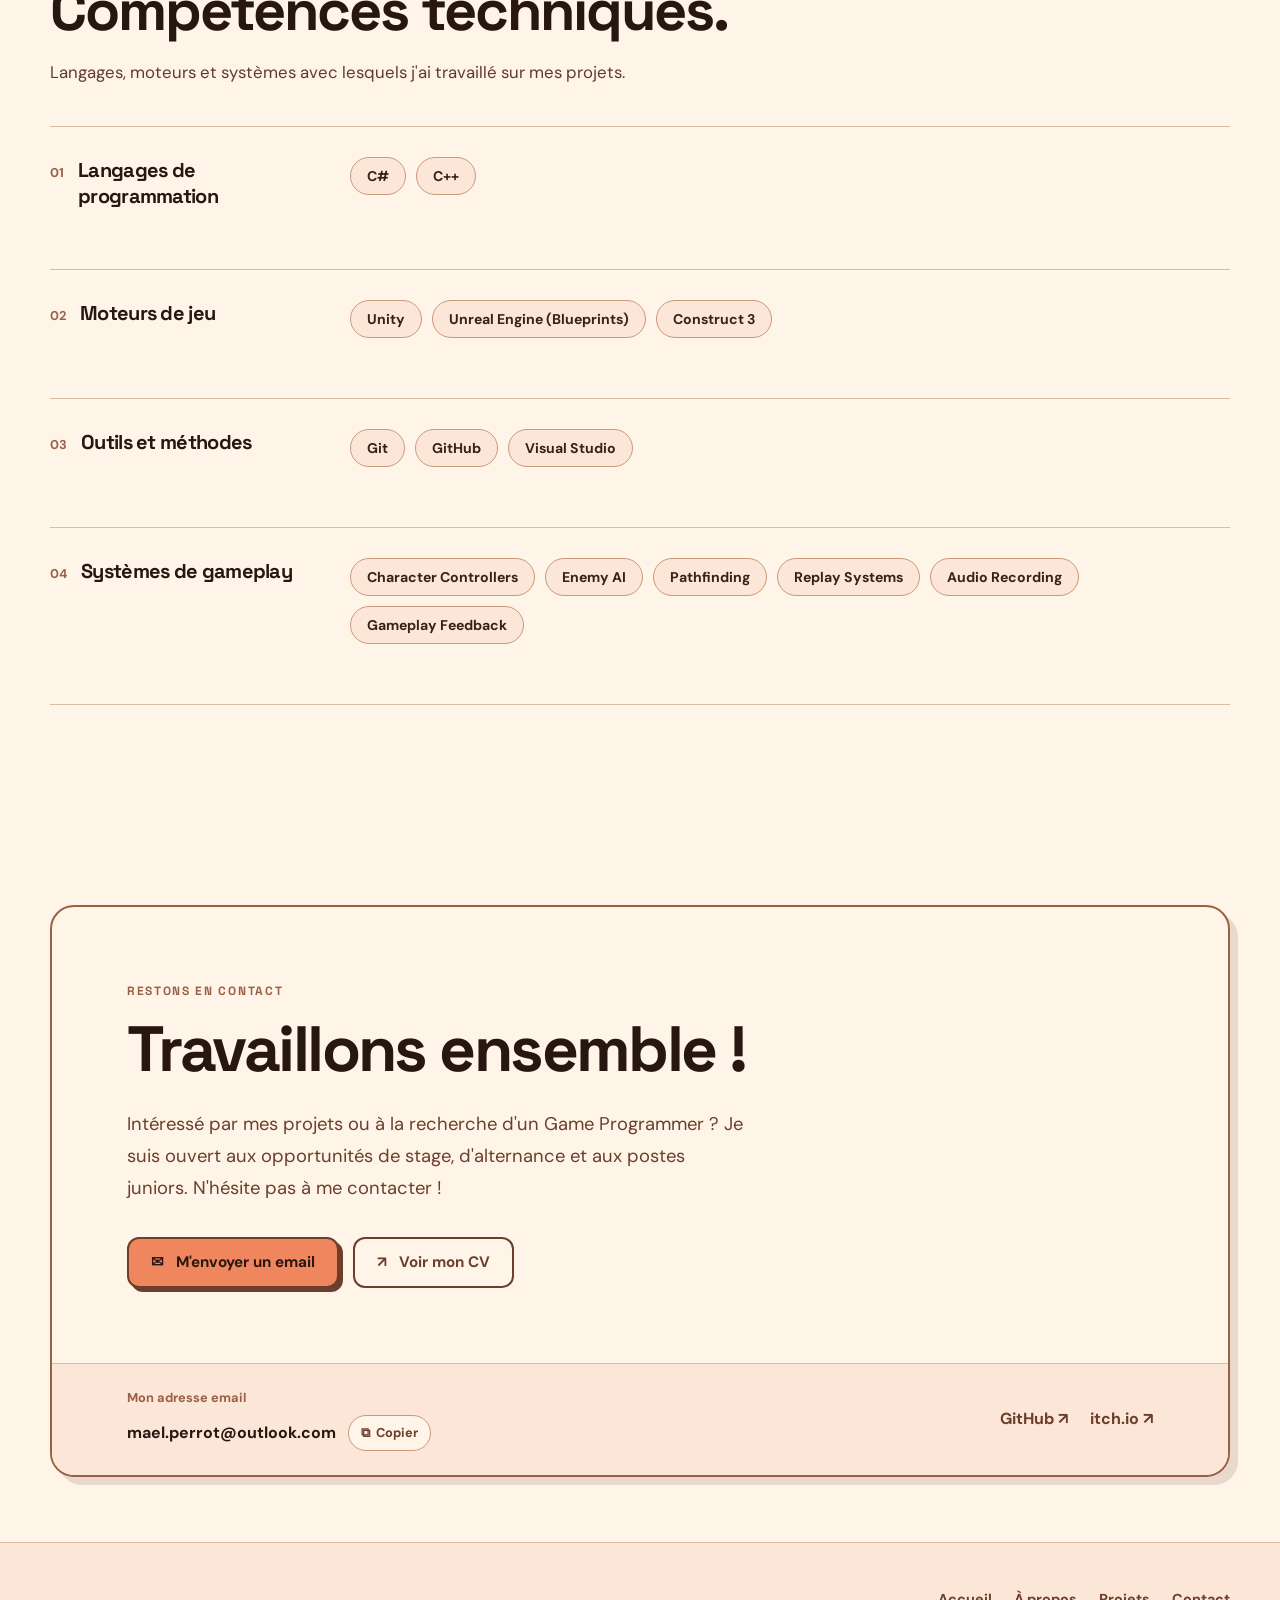
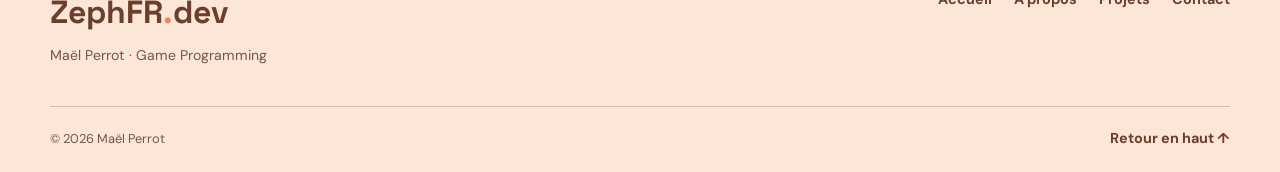
==== commit 23948533: "Update index.html" ====
--- a/index.html
+++ b/index.html
@@ -416,7 +416,7 @@
 
             <div class="footer-brand">
                 <a class="footer-logo" href="#home">
-                    ZephFR<span>.</span>Dev
+                    ZephFR<span>.</span>dev
                 </a>
 
                 <p data-i18n="footerDescription">
